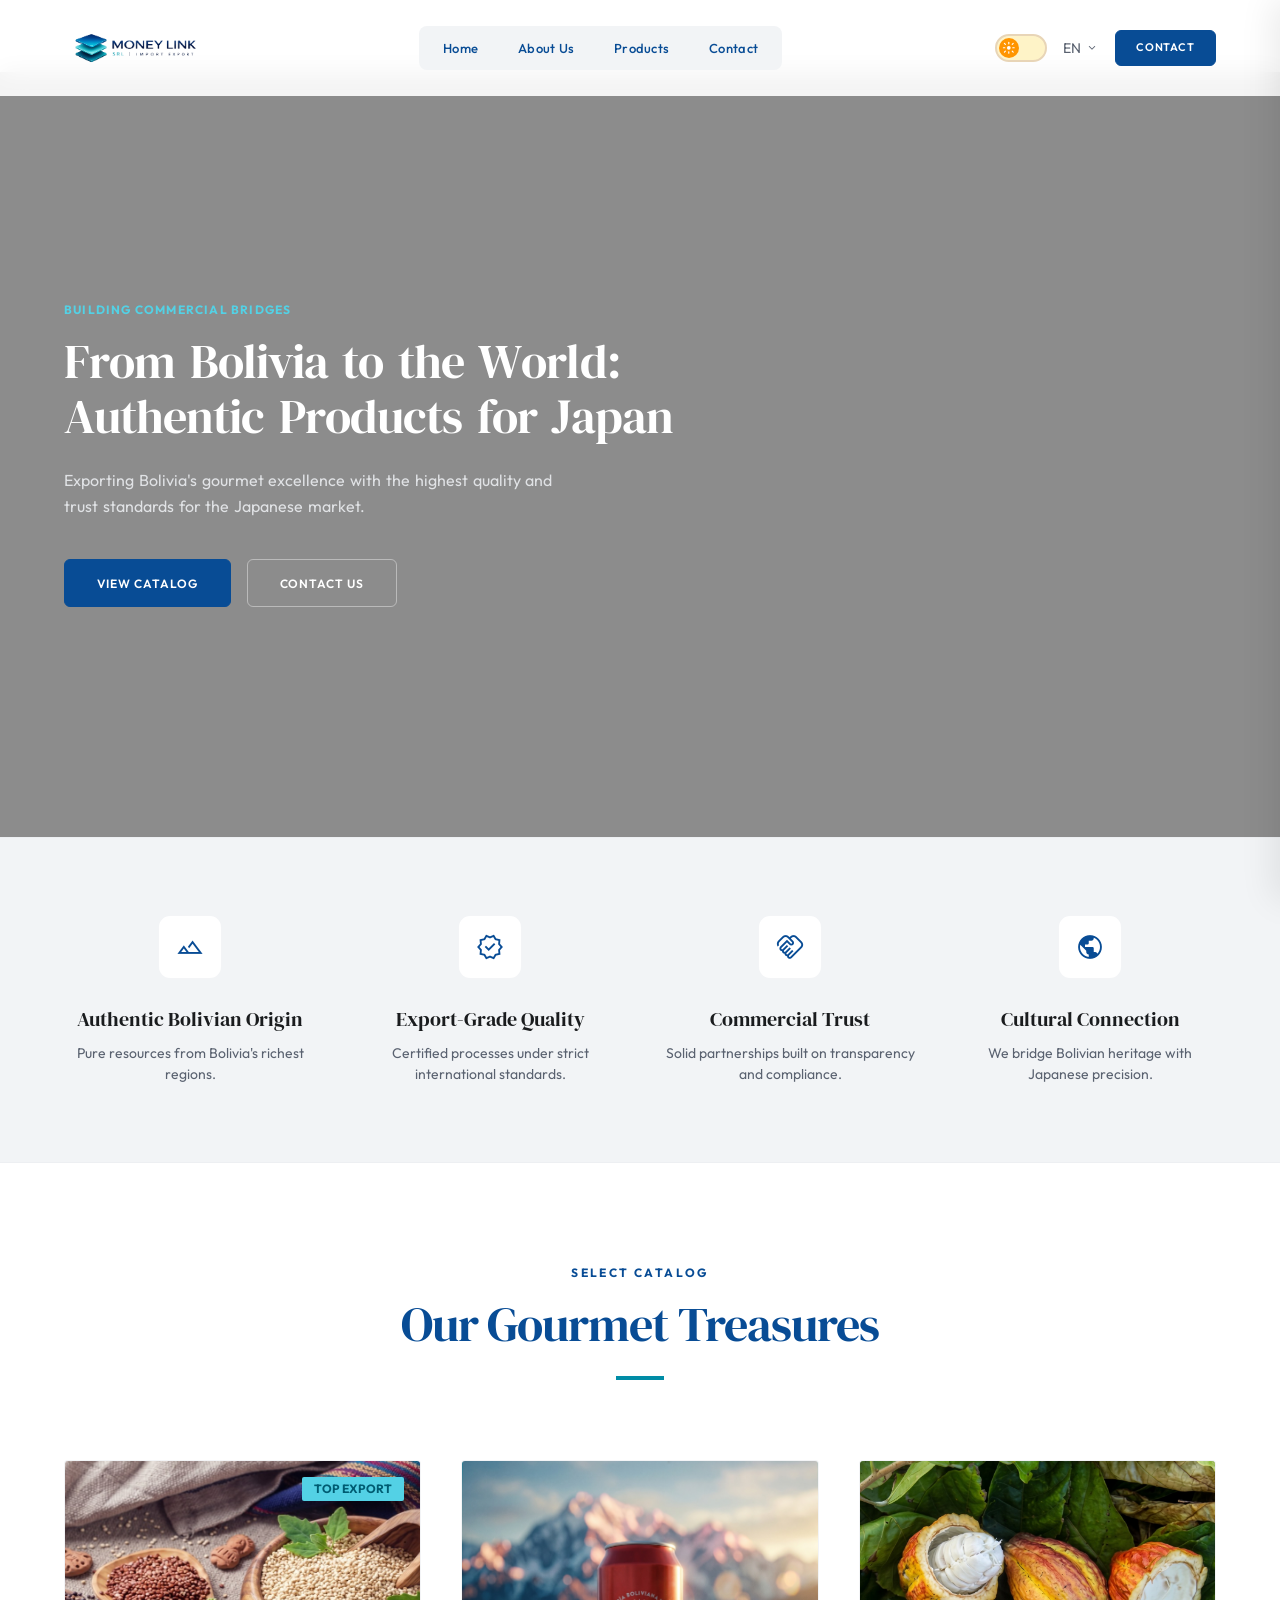
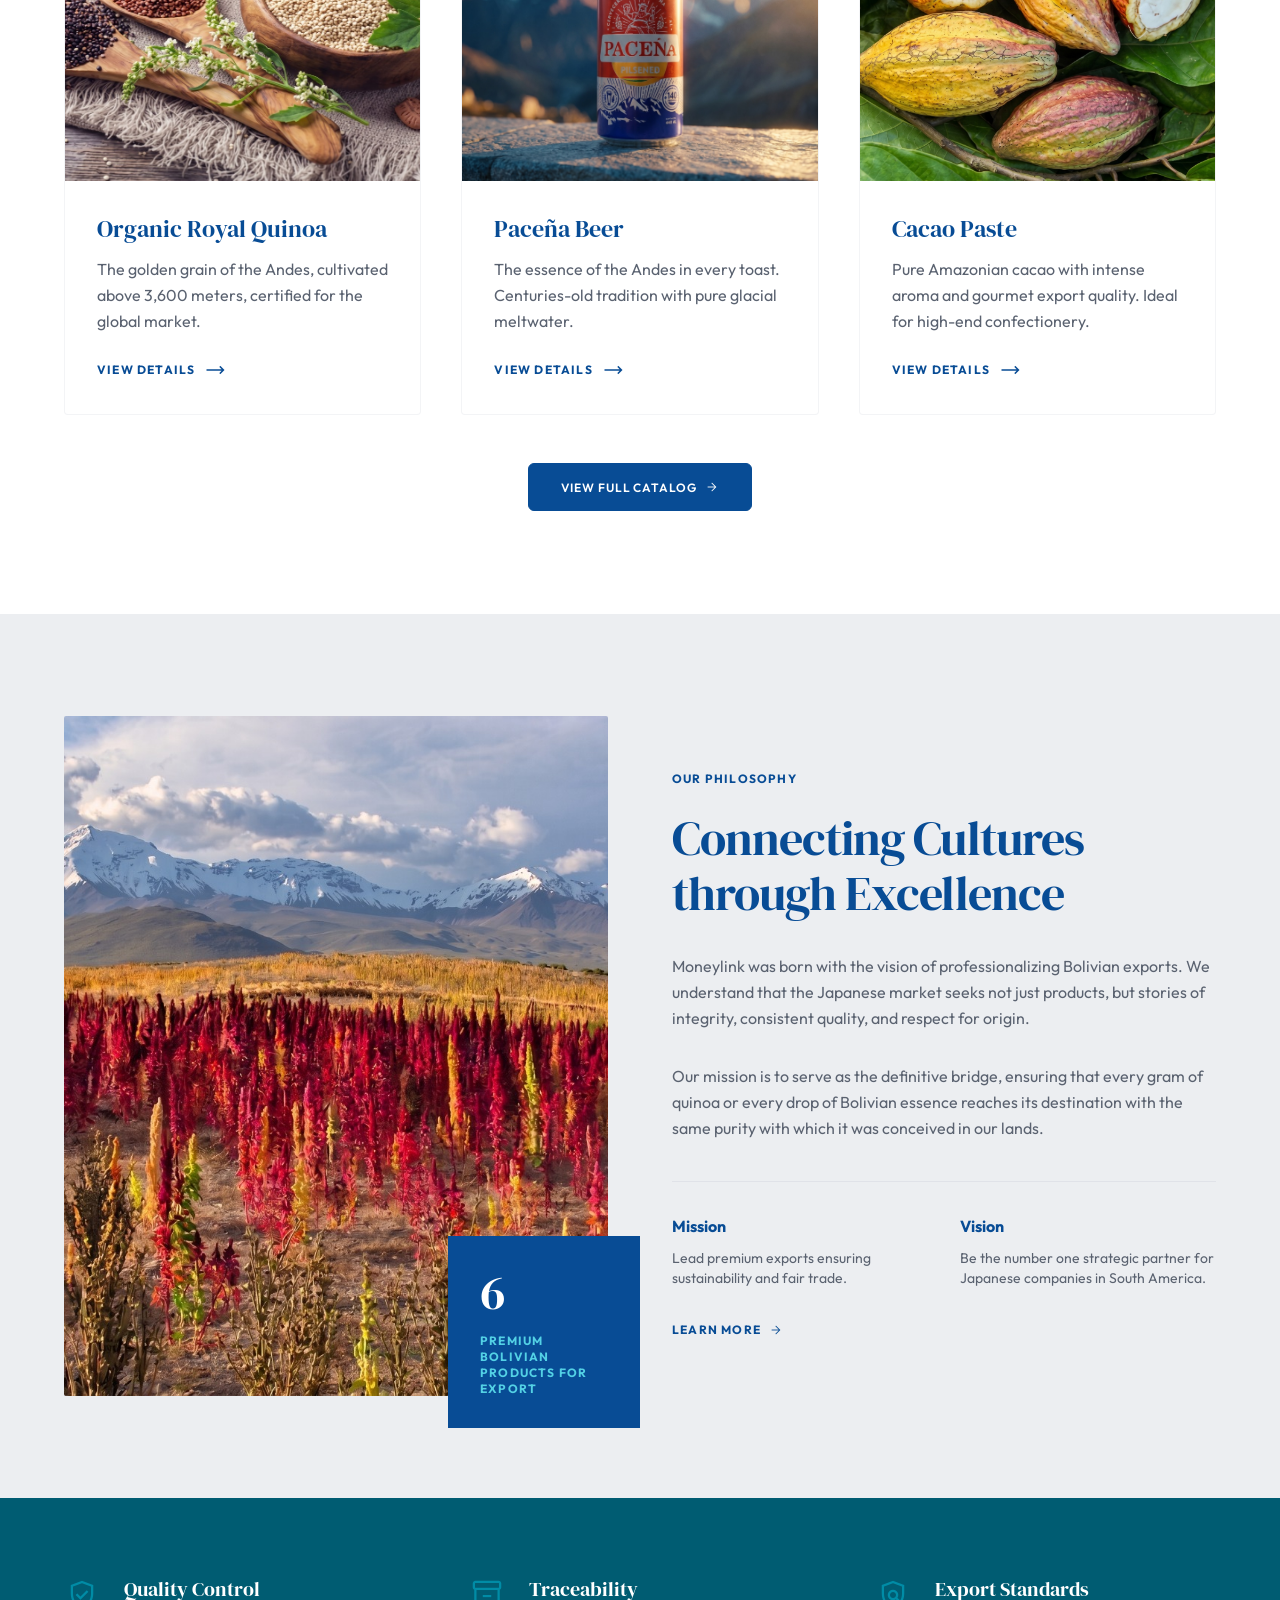
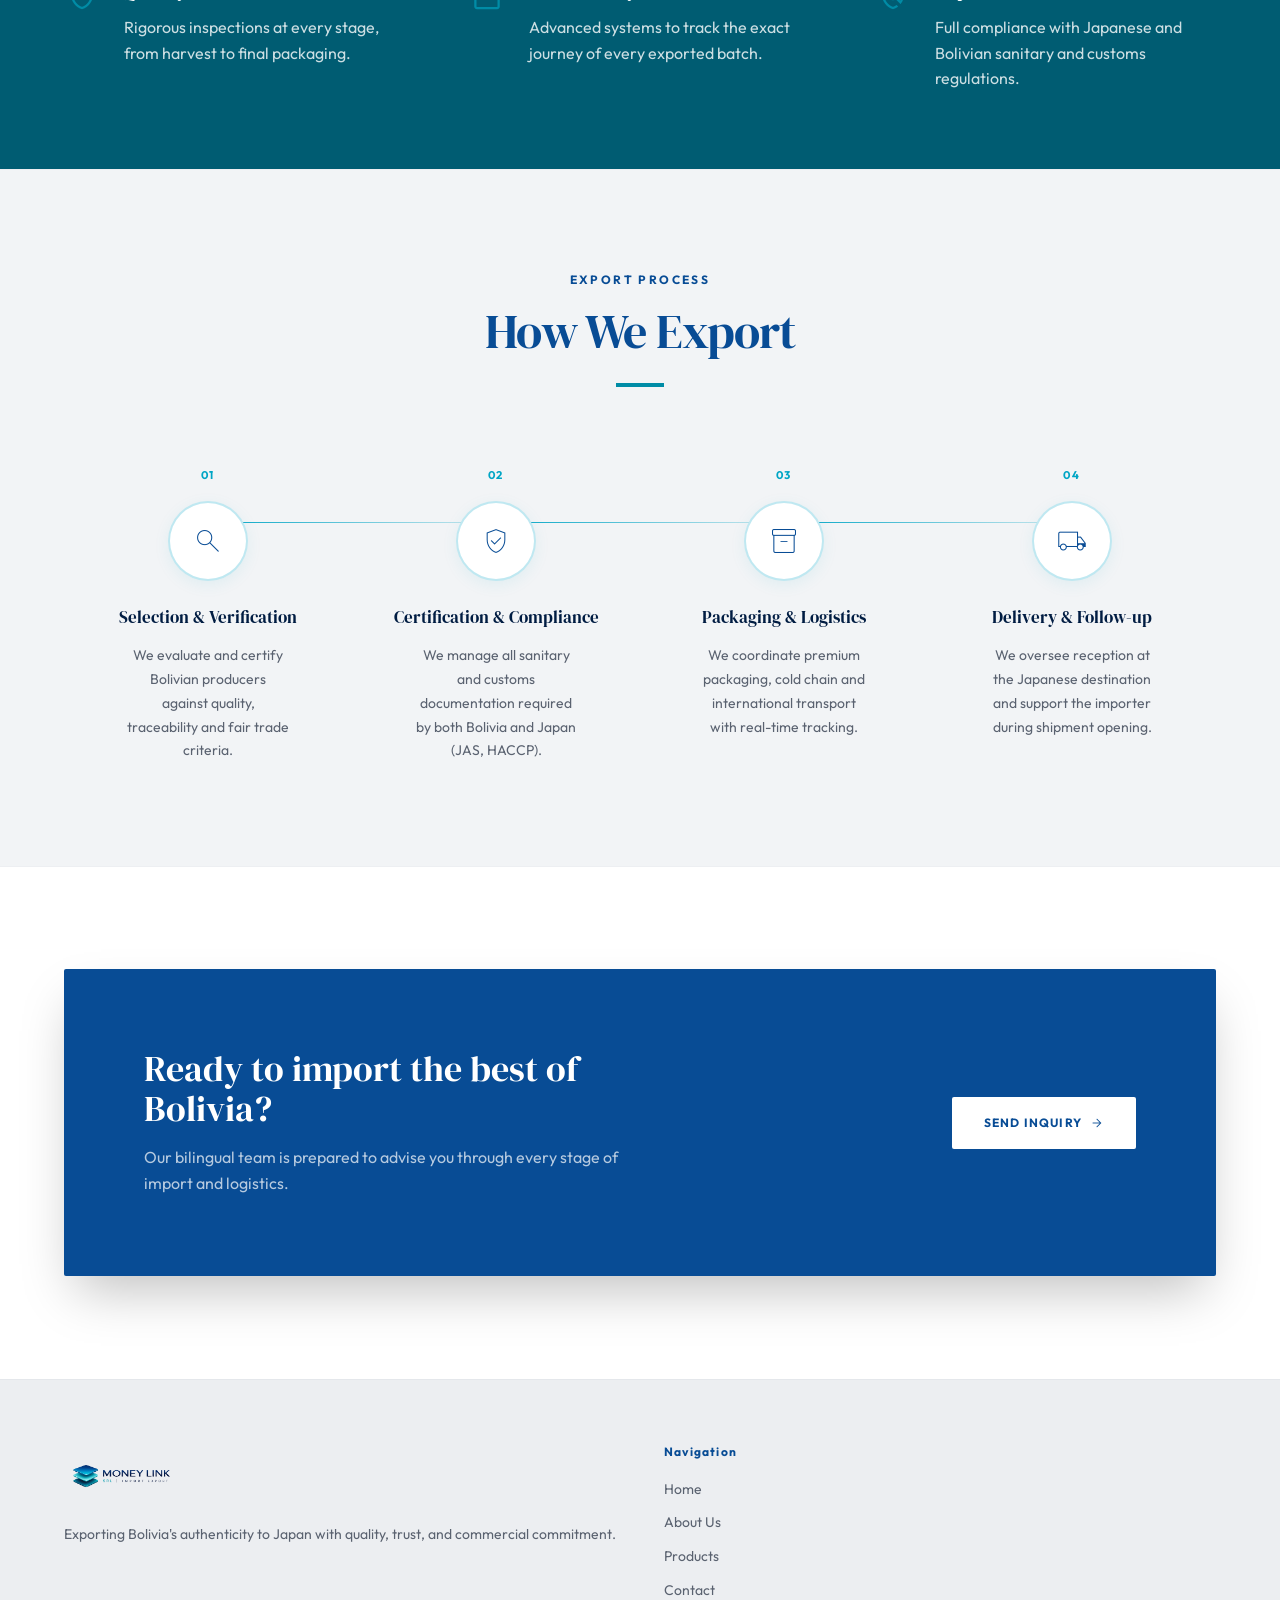
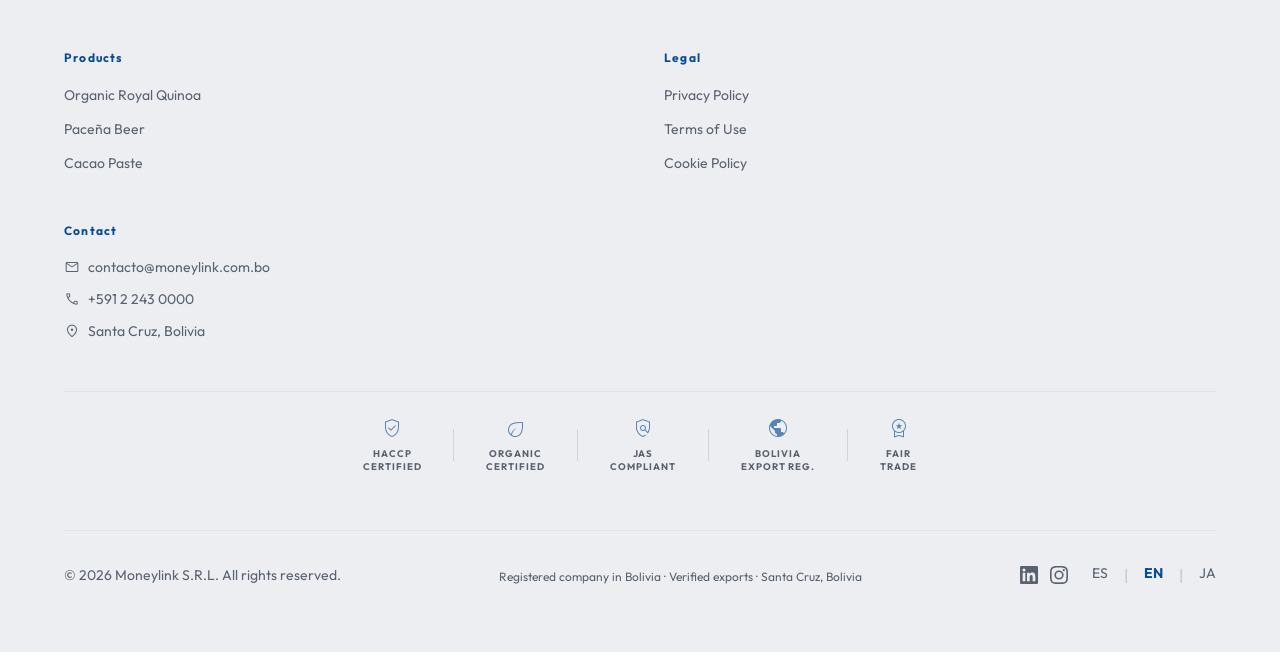
==== en/index.html @ 6d32507a "Initial release — Moneylink v1.0.0 Sitio corporativo trilingüe (ES/EN/JA) para Moneylink, empresa de" ====
﻿<!DOCTYPE html>
<html lang="en">
<head>
  <meta charset="utf-8">
  <script>((d)=>{if(localStorage.getItem("moneylink-theme")==="dark"||((!localStorage.getItem("moneylink-theme"))&&matchMedia("(prefers-color-scheme:dark)").matches))d.classList.add("dark")})(document.documentElement)</script>
  <meta name="viewport" content="width=device-width, initial-scale=1.0">
  <title>Moneylink | From Bolivia to the World — Authentic Products for Japan</title>
  <meta name="description" content="Moneylink exports authentic Bolivian products such as organic royal quinoa, Paceña beer, and cacao paste to Japan. Export-grade quality, certified origin.">
  <link rel="alternate" hreflang="es" href="../es/index.html">
  <link rel="alternate" hreflang="en" href="../en/index.html">
  <link rel="alternate" hreflang="ja" href="../ja/index.html">
<link rel="icon" type="image/png" href="../assets/img/favicon.png">  <meta name="theme-color" content="#001C42">  <meta property="og:title" content="Moneylink | From Bolivia to the World — Authentic Products for Japan">  <meta property="og:description" content="Moneylink exports authentic Bolivian products such as organic royal quinoa, Paceña beer, and cacao paste to Japan. Export-grade quality, certified origin.">  <meta property="og:type" content="website">
  <link rel="preconnect" href="https://fonts.googleapis.com">
  <link rel="preconnect" href="https://fonts.gstatic.com" crossorigin>
  <link href="https://fonts.googleapis.com/css2?family=DM+Serif+Display&family=Outfit:wght@400;500;600;700&family=Noto+Sans+JP:wght@400;500;700&family=Noto+Serif+JP:wght@600;700&family=Material+Symbols+Outlined:wght,FILL@100..700,0..1&display=swap" rel="stylesheet">
  <link rel="stylesheet" href="../assets/css/tailwind.min.css">
  <link rel="stylesheet" href="../assets/css/styles.css">
  <script type="application/ld+json">{"@context":"https://schema.org","@type":"Organization","name":"Money Link SRL","url":"https://moneylink.com.bo","logo":"https://moneylink.com.bo/assets/img/logo.png","description":"Exportacion de productos bolivianos autenticos hacia Japon","email":"info@moneylink.example","telephone":"+591-2-243-0000","address":{"@type":"PostalAddress","addressLocality":"La Paz","addressCountry":"BO"},"sameAs":["https://www.linkedin.com/company/moneylink","https://www.instagram.com/moneylink"]}</script>
</head>
<body class="font-body-md text-body-md overflow-x-hidden">

  <!-- HEADER -->
  <header data-header class="fixed top-0 w-full z-50 bg-background/90 backdrop-blur-md transition-all duration-200 left-0 right-0">
    <div class="max-w-container-max mx-auto px-4 md:px-margin-desktop py-unit flex justify-between items-center">
    <a href="index.html" class="flex items-center gap-3">
      <img src="../assets/img/logo.png" alt="Money Link SRL" class="h-20 w-auto">
    </a>
    <nav class="hidden md:flex items-center" aria-label="Main navigation">
      <ul class="pill-nav" id="pill-nav">
        <li><a href="index.html">Home</a></li>
        <li><a href="nosotros.html">About Us</a></li>
        <li><a href="productos.html">Products</a></li>
        <li><a href="contacto.html">Contact</a></li>
        <li class="pill-nav__cursor" aria-hidden="true"></li>
      </ul>
    </nav>
    <div class="flex items-center gap-4">
<button id="theme-toggle" data-theme-toggle class="theme-toggle hidden md:block" aria-label="Toggle theme" type="button"><span class="theme-toggle__knob"><svg class="theme-toggle__sun" viewBox="0 0 24 24" fill="none" xmlns="http://www.w3.org/2000/svg"><circle cx="12" cy="12" r="3.25" fill="currentColor"/><g stroke="currentColor" stroke-linecap="round" stroke-width="2"><path d="M12 2.5v2.5"/><path d="M12 19v2.5"/><path d="M4.22 4.22l1.77 1.77"/><path d="M18.01 18.01l1.77 1.77"/><path d="M2.5 12h2.5"/><path d="M19 12h2.5"/><path d="M4.22 19.78l1.77-1.77"/><path d="M18.01 5.99l1.77-1.77"/></g></svg><svg class="theme-toggle__moon" viewBox="0 0 24 24" fill="none" stroke="currentColor" stroke-width="2" stroke-linecap="round" stroke-linejoin="round" xmlns="http://www.w3.org/2000/svg"><path d="M21 12.79A9 9 0 1 1 11.21 3 7 7 0 0 0 21 12.79z"/></svg></span></button>
      <div class="relative hidden md:block">
        <button id="lang-btn" class="text-secondary hover:text-primary transition-colors cursor-pointer font-body-sm text-body-sm flex items-center gap-1" aria-expanded="false" aria-haspopup="true">
          EN <span class="material-symbols-outlined text-sm">expand_more</span>
        </button>
        <div id="lang-dropdown" class="lang-dropdown" role="menu">
          <a href="../es/index.html" role="menuitem">Español</a>
          <a href="../en/index.html" role="menuitem" aria-current="page">English</a>
          <a href="../ja/index.html" role="menuitem">日本語</a>
        </div>
      </div>
      <a href="contacto.html" class="hidden md:inline-flex btn-primary btn-primary--sm">Contact</a>
      <button id="nav-toggle" class="md:hidden text-primary p-1" aria-label="Open menu" aria-expanded="false">
        <span class="material-symbols-outlined text-2xl">menu</span>
      </button>
    </div>
    </div>
  </header>

  <!-- MOBILE NAV -->
  <div id="mobile-nav-overlay" class="mobile-nav-overlay"></div>
  <aside id="mobile-nav" class="mobile-nav" aria-label="Mobile menu">
    <div class="mobile-nav__header">
      <img src="../assets/img/logo.png" alt="Money Link SRL" class="h-16 w-auto">
      <button id="nav-close" class="text-secondary p-1" aria-label="Close menu">
        <span class="material-symbols-outlined">close</span>
      </button>
    </div>
    <div class="mobile-nav__links">
      <a href="index.html" aria-current="page"><span class="material-symbols-outlined text-lg">home</span> Home</a>
      <a href="nosotros.html"><span class="material-symbols-outlined text-lg">info</span> About Us</a>
      <a href="productos.html"><span class="material-symbols-outlined text-lg">inventory_2</span> Products</a>
      <a href="contacto.html"><span class="material-symbols-outlined text-lg">mail</span> Contact</a>
    </div>
    <div class="mobile-nav__footer">
      <div class="mobile-nav__theme-row">
        <span class="mobile-nav__theme-label">Theme</span>
        <button data-theme-toggle class="theme-toggle" aria-label="Toggle theme" type="button"><span class="theme-toggle__knob"><svg class="theme-toggle__sun" viewBox="0 0 24 24" fill="none" xmlns="http://www.w3.org/2000/svg"><circle cx="12" cy="12" r="3.25" fill="currentColor"/><g stroke="currentColor" stroke-linecap="round" stroke-width="2"><path d="M12 2.5v2.5"/><path d="M12 19v2.5"/><path d="M4.22 4.22l1.77 1.77"/><path d="M18.01 18.01l1.77 1.77"/><path d="M2.5 12h2.5"/><path d="M19 12h2.5"/><path d="M4.22 19.78l1.77-1.77"/><path d="M18.01 5.99l1.77-1.77"/></g></svg><svg class="theme-toggle__moon" viewBox="0 0 24 24" fill="none" stroke="currentColor" stroke-width="2" stroke-linecap="round" stroke-linejoin="round" xmlns="http://www.w3.org/2000/svg"><path d="M21 12.79A9 9 0 1 1 11.21 3 7 7 0 0 0 21 12.79z"/></svg></span></button>
      </div>
      <div class="mobile-nav__langs">
        <a href="../es/index.html">ES</a>
        <a href="../en/index.html" aria-current="page">EN</a>
        <a href="../ja/index.html">JA</a>
      </div>
    </div>
  </aside>

  <main class="pt-[72px]">
    <!-- HERO -->
    <section class="relative h-[85vh] min-h-[24rem] flex items-center overflow-hidden">
      <div class="absolute inset-0 z-0">
        <div class="w-full h-full bg-cover bg-center hero-bg-zoom" style="background-image: url('../assets/img/hero.png')"></div>
        <div class="absolute inset-0 bg-black/45"></div>
      </div>
      <div class="relative z-10 w-full max-w-container-max mx-auto px-4 md:px-margin-desktop text-white">
        <div class="max-w-2xl">
          <span class="font-label-caps text-label-caps text-on-primary-container mb-4 block tracking-widest" data-hero-animate="bottom" data-hero-delay="0">BUILDING COMMERCIAL BRIDGES</span>
          <h1 class="font-headline-xl text-headline-lg-mobile md:text-headline-xl mb-6 leading-tight" data-hero-stagger="char" data-hero-delay="0.2">From Bolivia to the World: Authentic Products for Japan</h1>
          <p class="font-body-md text-body-md mb-10 text-surface-container-highest max-w-lg" data-hero-stagger="word" data-hero-delay="0.8">Exporting Bolivia's gourmet excellence with the highest quality and trust standards for the Japanese market.</p>
          <div class="flex flex-col sm:flex-row gap-4" data-hero-animate="bottom" data-hero-delay="1.4">
            <a href="productos.html" class="btn-primary">View Catalog</a>
            <a href="contacto.html" class="btn-ghost-inverted">Contact Us</a>
          </div>
        </div>
      </div>
    </section>

    <!-- VALUE PROPS -->
    <section class="py-16 md:py-[clamp(3rem,6vw,6rem)] bg-surface-container-low border-y border-outline-variant/10">
      <div class="max-w-container-max mx-auto px-4 md:px-margin-desktop">
        <div class="grid grid-cols-1 sm:grid-cols-2 md:grid-cols-4 gap-8 md:gap-12">
          <div class="flex flex-col items-center text-center group" data-reveal style="--reveal-index: 0">
            <div class="w-16 h-16 rounded-full bg-white flex items-center justify-center mb-6 border border-outline-variant/20 group-hover:scale-110 transition-transform">
              <span class="material-symbols-outlined text-primary text-3xl">landscape</span>
            </div>
            <h3 class="font-headline-lg text-[20px] mb-2">Authentic Bolivian Origin</h3>
            <p class="font-body-sm text-body-sm text-secondary">Pure resources from Bolivia's richest regions.</p>
          </div>
          <div class="flex flex-col items-center text-center group" data-reveal style="--reveal-index: 1">
            <div class="w-16 h-16 rounded-full bg-white flex items-center justify-center mb-6 border border-outline-variant/20 group-hover:scale-110 transition-transform">
              <span class="material-symbols-outlined text-primary text-3xl">verified</span>
            </div>
            <h3 class="font-headline-lg text-[20px] mb-2">Export-Grade Quality</h3>
            <p class="font-body-sm text-body-sm text-secondary">Certified processes under strict international standards.</p>
          </div>
          <div class="flex flex-col items-center text-center group" data-reveal style="--reveal-index: 2">
            <div class="w-16 h-16 rounded-full bg-white flex items-center justify-center mb-6 border border-outline-variant/20 group-hover:scale-110 transition-transform">
              <span class="material-symbols-outlined text-primary text-3xl">handshake</span>
            </div>
            <h3 class="font-headline-lg text-[20px] mb-2">Commercial Trust</h3>
            <p class="font-body-sm text-body-sm text-secondary">Solid partnerships built on transparency and compliance.</p>
          </div>
          <div class="flex flex-col items-center text-center group" data-reveal style="--reveal-index: 3">
            <div class="w-16 h-16 rounded-full bg-white flex items-center justify-center mb-6 border border-outline-variant/20 group-hover:scale-110 transition-transform">
              <span class="material-symbols-outlined text-primary text-3xl">public</span>
            </div>
            <h3 class="font-headline-lg text-[20px] mb-2">Cultural Connection</h3>
            <p class="font-body-sm text-body-sm text-secondary">We bridge Bolivian heritage with Japanese precision.</p>
          </div>
        </div>
      </div>
    </section>

    <!-- FEATURED PRODUCTS -->
    <section class="py-20 md:py-[clamp(4rem,8vw,8rem)]">
      <div class="max-w-container-max mx-auto px-4 md:px-margin-desktop">
        <div class="flex flex-col items-center mb-16 md:mb-20 text-center" data-reveal>
          <span class="font-label-caps text-label-caps text-primary mb-4 block tracking-[0.2em]">SELECT CATALOG</span>
          <h2 class="font-headline-xl text-headline-lg-mobile md:text-headline-xl text-primary">Our Gourmet Treasures</h2>
          <div class="w-12 h-1 bg-primary-container mt-6"></div>
        </div>
        <div class="grid grid-cols-1 md:grid-cols-3 gap-8 md:gap-10">
          <!-- Quinua -->
          <a href="productos/quinua-real.html" class="bg-white border border-outline-variant/20 group hover:border-primary/30 transition-all duration-500 rounded-lg overflow-hidden block" data-reveal="product" style="--reveal-index: 0">
            <div class="h-[clamp(14rem,25vw,20rem)] overflow-hidden relative">
              <img alt="Organic Royal Quinoa — golden grain of the Andes" class="w-full h-full object-cover group-hover:scale-105 transition-transform duration-700" src="../assets/img/products/quinua/variedades.jpg" loading="lazy" width="400" height="320">
              <div class="absolute top-4 right-4 bg-tertiary-fixed text-on-tertiary-fixed-variant px-3 py-1 text-xs font-bold rounded badge-featured">TOP EXPORT</div>
            </div>
            <div class="p-6 md:p-8">
              <h3 class="font-headline-lg text-2xl text-primary mb-3">Organic Royal Quinoa</h3>
              <p class="font-body-md text-body-md text-secondary mb-6">The golden grain of the Andes, cultivated above 3,600 meters, certified for the global market.</p>
              <span class="text-primary font-label-caps text-label-caps flex items-center gap-2 group-hover:gap-4 transition-all">
                VIEW DETAILS <span class="material-symbols-outlined">trending_flat</span>
              </span>
            </div>
          </a>
          <!-- Cerveza Paceña -->
          <a href="productos/cerveza-pacena.html" class="bg-white border border-outline-variant/20 group hover:border-primary/30 transition-all duration-500 rounded-lg overflow-hidden block" data-reveal="product" style="--reveal-index: 1">
            <div class="h-[clamp(14rem,25vw,20rem)] overflow-hidden relative">
              <img alt="Paceña Beer — Bolivian brewing tradition" class="w-full h-full object-cover group-hover:scale-105 transition-transform duration-700" src="../assets/img/products/pacena/lata-andes-sunset.jpg" loading="lazy" width="400" height="320">
            </div>
            <div class="p-6 md:p-8">
              <h3 class="font-headline-lg text-2xl text-primary mb-3">Paceña Beer</h3>
              <p class="font-body-md text-body-md text-secondary mb-6">The essence of the Andes in every toast. Centuries-old tradition with pure glacial meltwater.</p>
              <span class="text-primary font-label-caps text-label-caps flex items-center gap-2 group-hover:gap-4 transition-all">
                VIEW DETAILS <span class="material-symbols-outlined">trending_flat</span>
              </span>
            </div>
          </a>
          <!-- Cacao en Pasta -->
          <a href="productos/cacao-pasta.html" class="bg-white border border-outline-variant/20 group hover:border-primary/30 transition-all duration-500 rounded-lg overflow-hidden block" data-reveal="product" style="--reveal-index: 2">
            <div class="h-[clamp(14rem,25vw,20rem)] overflow-hidden relative">
              <img alt="Cacao Paste — pure Amazonian cacao" class="w-full h-full object-cover group-hover:scale-105 transition-transform duration-700" src="../assets/img/products/cacao/vainas-hojas.jpg" loading="lazy" width="400" height="320">
            </div>
            <div class="p-6 md:p-8">
              <h3 class="font-headline-lg text-2xl text-primary mb-3">Cacao Paste</h3>
              <p class="font-body-md text-body-md text-secondary mb-6">Pure Amazonian cacao with intense aroma and gourmet export quality. Ideal for high-end confectionery.</p>
              <span class="text-primary font-label-caps text-label-caps flex items-center gap-2 group-hover:gap-4 transition-all">
                VIEW DETAILS <span class="material-symbols-outlined">trending_flat</span>
              </span>
            </div>
          </a>
        </div>
        <div class="text-center mt-12" data-reveal>
          <a href="productos.html" class="btn-primary">
            VIEW FULL CATALOG <span class="material-symbols-outlined text-sm">arrow_forward</span>
          </a>
        </div>
      </div>
    </section>

    <!-- ABOUT US -->
    <section class="py-20 md:py-[clamp(4rem,8vw,8rem)] bg-surface-container overflow-hidden">
      <div class="max-w-container-max mx-auto px-4 md:px-margin-desktop">
        <div class="flex flex-col md:flex-row gap-12 md:gap-[clamp(2rem,5vw,6rem)] items-center">
          <div class="w-full md:w-1/2 relative" data-reveal="slide-left">
            <div class="aspect-[4/5] rounded overflow-hidden">
              <img alt="Moneylink export logistics" class="w-full h-full object-cover" src="../assets/img/products/quinua/campos-andes.jpg" loading="lazy" width="600" height="750">
            </div>
            <div class="absolute -bottom-8 -right-8 w-[clamp(10rem,15vw,16rem)] h-[clamp(10rem,15vw,16rem)] bg-primary p-6 md:p-8 hidden md:block">
              <span class="text-white font-headline-xl text-4xl md:text-5xl">6</span>
              <p class="text-on-primary-container font-label-caps text-[10px] md:text-label-caps mt-4">PREMIUM BOLIVIAN PRODUCTS FOR EXPORT</p>
            </div>
          </div>
          <div class="w-full md:w-1/2">
            <span class="font-label-caps text-label-caps text-primary tracking-widest mb-6 block">OUR PHILOSOPHY</span>
            <h2 class="font-headline-xl text-headline-lg-mobile md:text-headline-xl text-primary mb-8 leading-tight">Connecting Cultures through Excellence</h2>
            <p class="font-body-md text-body-md text-secondary mb-8 leading-relaxed">
              Moneylink was born with the vision of professionalizing Bolivian exports. We understand that the Japanese market seeks not just products, but stories of integrity, consistent quality, and respect for origin.
            </p>
            <p class="font-body-md text-body-md text-secondary mb-10 leading-relaxed">
              Our mission is to serve as the definitive bridge, ensuring that every gram of quinoa or every drop of Bolivian essence reaches its destination with the same purity with which it was conceived in our lands.
            </p>
            <div class="grid grid-cols-2 gap-8 pt-8 border-t border-outline-variant/30">
              <div>
                <h4 class="font-bold text-primary">Mission</h4>
                <p class="text-sm text-secondary mt-2">Lead premium exports ensuring sustainability and fair trade.</p>
              </div>
              <div>
                <h4 class="font-bold text-primary">Vision</h4>
                <p class="text-sm text-secondary mt-2">Be the number one strategic partner for Japanese companies in South America.</p>
              </div>
            </div>
            <a href="nosotros.html" class="inline-flex items-center gap-2 mt-8 text-primary font-label-caps text-label-caps hover:gap-4 transition-all">
              LEARN MORE <span class="material-symbols-outlined text-sm">arrow_forward</span>
            </a>
          </div>
        </div>
      </div>
    </section>

    <!-- QUALITY & TRUST -->
    <section class="py-16 md:py-[clamp(3rem,6vw,6rem)] bg-tertiary-container text-white">
      <div class="max-w-container-max mx-auto px-4 md:px-margin-desktop">
        <div class="grid grid-cols-1 md:grid-cols-3 gap-12 md:gap-16">
          <div class="flex gap-6">
            <span class="material-symbols-outlined text-tertiary-fixed-dim text-4xl shrink-0">verified_user</span>
            <div>
              <h4 class="font-headline-lg text-xl mb-3">Quality Control</h4>
              <p class="font-body-sm opacity-80">Rigorous inspections at every stage, from harvest to final packaging.</p>
            </div>
          </div>
          <div class="flex gap-6">
            <span class="material-symbols-outlined text-tertiary-fixed-dim text-4xl shrink-0">inventory_2</span>
            <div>
              <h4 class="font-headline-lg text-xl mb-3">Traceability</h4>
              <p class="font-body-sm opacity-80">Advanced systems to track the exact journey of every exported batch.</p>
            </div>
          </div>
          <div class="flex gap-6">
            <span class="material-symbols-outlined text-tertiary-fixed-dim text-4xl shrink-0">policy</span>
            <div>
              <h4 class="font-headline-lg text-xl mb-3">Export Standards</h4>
              <p class="font-body-sm opacity-80">Full compliance with Japanese and Bolivian sanitary and customs regulations.</p>
            </div>
          </div>
        </div>
      </div>
    </section>

    <!-- EXPORT PROCESS -->
    <section class="py-20 md:py-[clamp(4rem,8vw,8rem)] bg-surface-container-low border-y border-outline-variant/10">
      <div class="max-w-container-max mx-auto px-4 md:px-margin-desktop">
        <div class="flex flex-col items-center mb-16 md:mb-20 text-center" data-reveal="blur">
          <span class="font-label-caps text-label-caps text-primary mb-4 block tracking-[0.2em]">EXPORT PROCESS</span>
          <h2 class="font-headline-xl text-headline-lg-mobile md:text-headline-xl text-primary">How We Export</h2>
          <div class="w-12 h-1 bg-primary-container mt-6"></div>
        </div>
        <div class="export-process" data-reveal-stagger>
          <div class="export-step" data-reveal style="--reveal-index: 0">
            <div class="export-step__number">01</div>
            <div class="export-step__icon-wrap">
              <span class="material-symbols-outlined">search</span>
            </div>
            <div class="export-step__connector" aria-hidden="true"></div>
            <h3 class="export-step__title">Selection &amp; Verification</h3>
            <p class="export-step__desc">We evaluate and certify Bolivian producers against quality, traceability and fair trade criteria.</p>
          </div>
          <div class="export-step" data-reveal style="--reveal-index: 1">
            <div class="export-step__number">02</div>
            <div class="export-step__icon-wrap">
              <span class="material-symbols-outlined">verified_user</span>
            </div>
            <div class="export-step__connector" aria-hidden="true"></div>
            <h3 class="export-step__title">Certification &amp; Compliance</h3>
            <p class="export-step__desc">We manage all sanitary and customs documentation required by both Bolivia and Japan (JAS, HACCP).</p>
          </div>
          <div class="export-step" data-reveal style="--reveal-index: 2">
            <div class="export-step__number">03</div>
            <div class="export-step__icon-wrap">
              <span class="material-symbols-outlined">inventory_2</span>
            </div>
            <div class="export-step__connector" aria-hidden="true"></div>
            <h3 class="export-step__title">Packaging &amp; Logistics</h3>
            <p class="export-step__desc">We coordinate premium packaging, cold chain and international transport with real-time tracking.</p>
          </div>
          <div class="export-step export-step--last" data-reveal style="--reveal-index: 3">
            <div class="export-step__number">04</div>
            <div class="export-step__icon-wrap">
              <span class="material-symbols-outlined">local_shipping</span>
            </div>
            <h3 class="export-step__title">Delivery &amp; Follow-up</h3>
            <p class="export-step__desc">We oversee reception at the Japanese destination and support the importer during shipment opening.</p>
          </div>
        </div>
      </div>
    </section>

    <!-- CONTACT CTA -->
    <section class="py-20 md:py-[clamp(4rem,8vw,8rem)]">
      <div class="max-w-container-max mx-auto px-4 md:px-margin-desktop">
        <div class="bg-primary p-8 md:p-20 rounded shadow-2xl text-center md:text-left md:flex md:items-center md:justify-between gap-12">
          <div class="text-white mb-8 md:mb-0 md:max-w-lg">
            <h2 class="font-headline-xl text-headline-lg-mobile md:text-4xl mb-4">Ready to import the best of Bolivia?</h2>
            <p class="opacity-70">Our bilingual team is prepared to advise you through every stage of import and logistics.</p>
          </div>
          <a href="contacto.html" class="inline-flex items-center gap-2 bg-white text-primary px-8 py-4 rounded font-label-caps text-label-caps hover:bg-primary-fixed transition-colors">
            SEND INQUIRY <span class="material-symbols-outlined text-sm">arrow_forward</span>
          </a>
        </div>
      </div>
    </section>
  </main>

  <!-- FOOTER -->
  <footer class="bg-surface-container border-t border-outline-variant/20">
    <div class="max-w-container-max mx-auto px-4 md:px-margin-desktop py-12 md:py-16">
      <div class="grid grid-cols-1 sm:grid-cols-2 md:grid-cols-5 gap-8 md:gap-12 mb-12">
        <div class="md:col-span-1">
          <img src="../assets/img/logo.png" alt="Money Link SRL" class="h-16 w-auto mb-4">
          <p class="font-body-sm text-body-sm text-secondary">Exporting Bolivia's authenticity to Japan with quality, trust, and commercial commitment.</p>
        </div>
        <div>
          <h4 class="font-label-caps text-label-caps text-primary mb-4">Navigation</h4>
          <ul class="space-y-2">
            <li><a href="index.html" class="text-secondary hover:text-primary text-sm transition-colors">Home</a></li>
            <li><a href="nosotros.html" class="text-secondary hover:text-primary text-sm transition-colors">About Us</a></li>
            <li><a href="productos.html" class="text-secondary hover:text-primary text-sm transition-colors">Products</a></li>
            <li><a href="contacto.html" class="text-secondary hover:text-primary text-sm transition-colors">Contact</a></li>
          </ul>
        </div>
        <div>
          <h4 class="font-label-caps text-label-caps text-primary mb-4">Products</h4>
          <ul class="space-y-2">
            <li><a href="productos/quinua-real.html" class="text-secondary hover:text-primary text-sm transition-colors">Organic Royal Quinoa</a></li>
            <li><a href="productos/cerveza-pacena.html" class="text-secondary hover:text-primary text-sm transition-colors">Paceña Beer</a></li>
            <li><a href="productos/cacao-pasta.html" class="text-secondary hover:text-primary text-sm transition-colors">Cacao Paste</a></li>
          </ul>
        </div>
        <div>
          <h4 class="font-label-caps text-label-caps text-primary mb-4">Legal</h4>
          <ul class="space-y-2">
            <li><a href="#" class="footer-legal-link">Privacy Policy</a></li>
            <li><a href="#" class="footer-legal-link">Terms of Use</a></li>
            <li><a href="#" class="footer-legal-link">Cookie Policy</a></li>
          </ul>
        </div>
        <div>
          <h4 class="font-label-caps text-label-caps text-primary mb-4">Contact</h4>
          <ul class="space-y-2">
            <li class="flex items-center gap-2 text-secondary text-sm"><span class="material-symbols-outlined text-base">mail</span> contacto@moneylink.com.bo</li>
            <li class="flex items-center gap-2 text-secondary text-sm"><span class="material-symbols-outlined text-base">call</span> +591 2 243 0000</li>
            <li class="flex items-center gap-2 text-secondary text-sm"><span class="material-symbols-outlined text-base">location_on</span> Santa Cruz, Bolivia</li>
          </ul>
        </div>
      </div>
      <div class="cert-strip">
            <div class="cert-badge">
              <span class="material-symbols-outlined cert-badge__icon">verified_user</span>
              <span class="cert-badge__label">HACCP<br>Certified</span>
            </div>
            <div class="cert-divider" aria-hidden="true"></div>
            <div class="cert-badge">
              <span class="material-symbols-outlined cert-badge__icon">eco</span>
              <span class="cert-badge__label">Organic<br>Certified</span>
            </div>
            <div class="cert-divider" aria-hidden="true"></div>
            <div class="cert-badge">
              <span class="material-symbols-outlined cert-badge__icon">policy</span>
              <span class="cert-badge__label">JAS<br>Compliant</span>
            </div>
            <div class="cert-divider" aria-hidden="true"></div>
            <div class="cert-badge">
              <span class="material-symbols-outlined cert-badge__icon">public</span>
              <span class="cert-badge__label">Bolivia<br>Export Reg.</span>
            </div>
            <div class="cert-divider" aria-hidden="true"></div>
            <div class="cert-badge">
              <span class="material-symbols-outlined cert-badge__icon">workspace_premium</span>
              <span class="cert-badge__label">Fair<br>Trade</span>
            </div>
          </div>
          <div class="border-t border-outline-variant/30 pt-8 flex flex-col md:flex-row justify-between items-center gap-4">
        <p class="font-body-sm text-body-sm text-secondary">&copy; <span data-year></span> Moneylink S.R.L. All rights reserved.</p>
        <p class="text-xs text-secondary opacity-60 mt-1">Registered company in Bolivia &middot; Verified exports &middot; Santa Cruz, Bolivia</p>
        <div class="flex items-center gap-6">
          <!-- Social Media -->
          <div class="flex items-center gap-3">
            <a href="#" aria-label="LinkedIn (próximamente)" aria-disabled="true" tabindex="-1" class="text-secondary opacity-40 cursor-not-allowed pointer-events-none">
              <svg xmlns="http://www.w3.org/2000/svg" width="18" height="18" viewBox="0 0 24 24" fill="currentColor" aria-hidden="true"><path d="M20.447 20.452h-3.554v-5.569c0-1.328-.027-3.037-1.852-3.037-1.853 0-2.136 1.445-2.136 2.939v5.667H9.351V9h3.414v1.561h.046c.477-.9 1.637-1.85 3.37-1.85 3.601 0 4.267 2.37 4.267 5.455v6.286zM5.337 7.433a2.062 2.062 0 01-2.063-2.065 2.064 2.064 0 112.063 2.065zm1.782 13.019H3.555V9h3.564v11.452zM22.225 0H1.771C.792 0 0 .774 0 1.729v20.542C0 23.227.792 24 1.771 24h20.451C23.2 24 24 23.227 24 22.271V1.729C24 .774 23.2 0 22.222 0h.003z"/></svg>
            </a>
            <a href="#" aria-label="Instagram (próximamente)" aria-disabled="true" tabindex="-1" class="text-secondary opacity-40 cursor-not-allowed pointer-events-none">
              <svg xmlns="http://www.w3.org/2000/svg" width="18" height="18" viewBox="0 0 24 24" fill="currentColor" aria-hidden="true"><path d="M12 2.163c3.204 0 3.584.012 4.85.07 3.252.148 4.771 1.691 4.919 4.919.058 1.265.069 1.645.069 4.849 0 3.205-.012 3.584-.069 4.849-.149 3.225-1.664 4.771-4.919 4.919-1.266.058-1.644.07-4.85.07-3.204 0-3.584-.012-4.849-.07-3.26-.149-4.771-1.699-4.919-4.92-.058-1.265-.07-1.644-.07-4.849 0-3.204.013-3.583.07-4.849.149-3.227 1.664-4.771 4.919-4.919 1.266-.057 1.645-.069 4.849-.069zm0-2.163c-3.259 0-3.667.014-4.947.072-4.358.2-6.78 2.618-6.98 6.98-.059 1.281-.073 1.689-.073 4.948 0 3.259.014 3.668.072 4.948.2 4.358 2.618 6.78 6.98 6.98 1.281.058 1.689.072 4.948.072 3.259 0 3.668-.014 4.948-.072 4.354-.2 6.782-2.618 6.979-6.98.059-1.28.073-1.689.073-4.948 0-3.259-.014-3.667-.072-4.947-.196-4.354-2.617-6.78-6.979-6.98-1.281-.059-1.69-.073-4.949-.073zm0 5.838a6.162 6.162 0 100 12.324 6.162 6.162 0 000-12.324zM12 16a4 4 0 110-8 4 4 0 010 8zm6.406-11.845a1.44 1.44 0 100 2.881 1.44 1.44 0 000-2.881z"/></svg>
            </a>
          </div>
        <div class="flex gap-4">
          <a href="../es/index.html" class="text-secondary hover:text-primary text-sm transition-colors">ES</a>
          <span class="text-outline-variant">|</span>
          <a href="../en/index.html" class="text-primary font-bold text-sm" aria-current="page">EN</a>
          <span class="text-outline-variant">|</span>
          <a href="../ja/index.html" class="text-secondary hover:text-primary text-sm transition-colors">JA</a>
        </div>
        </div>
      </div>
    </div>
  </footer>

  <script src="../assets/js/main.js"></script>
</body>
</html>
---- assets/css/styles.css ----
﻿/* === MONEYLINK — Shared Styles === */

:root {
  --ml-navy: #001C42;
  --ml-royal-blue: #084C95;
  --ml-turquoise: #00A5C5;
  --ml-aqua-light: #53D1E5;
  --ml-teal-deep: #005C72;
  --ml-turquoise-mid: #008CA6;
  --ml-white: #FFFFFF;
  --ml-gradient-brand: linear-gradient(135deg, var(--ml-teal-deep) 0%, var(--ml-turquoise-mid) 35%, var(--ml-turquoise) 65%, var(--ml-aqua-light) 100%);
  --ml-gradient-corporate: linear-gradient(135deg, var(--ml-navy) 0%, var(--ml-royal-blue) 100%);
}

body {
  background-color: #FFFFFF;
  color: #1a1c1e;
  scroll-behavior: smooth;
}

/* === Hero Motion System (inspired by motion/react patterns) === */
@keyframes heroFromBottom {
  from { opacity: 0; transform: translateY(100%); }
  to   { opacity: 1; transform: translateY(0); }
}

@keyframes heroFromLeft {
  from { opacity: 0; transform: translateX(-100%); }
  to   { opacity: 1; transform: translateX(0); }
}

@keyframes heroFromRight {
  from { opacity: 0; transform: translateX(100%); }
  to   { opacity: 1; transform: translateX(0); }
}

@keyframes heroFromTop {
  from { opacity: 0; transform: translateY(-100%); }
  to   { opacity: 1; transform: translateY(0); }
}

@keyframes heroFadeScale {
  from { opacity: 0; transform: scale(1.06); }
  to   { opacity: 1; transform: scale(1); }
}

@keyframes heroPanLeft {
  from { opacity: 0; transform: translateX(-8%) scale(1.05); }
  to   { opacity: 1; transform: translateX(0) scale(1); }
}

@keyframes heroFadeUp {
  from { opacity: 0; transform: translateY(2rem); }
  to   { opacity: 1; transform: translateY(0); }
}

/* Container-level animations */
[data-hero-animate] {
  opacity: 0;
}

[data-hero-animate="bottom"] { animation: heroFadeUp 0.6s cubic-bezier(0.25, 0.1, 0.25, 1) both; }
[data-hero-animate="left"]   { animation: heroFadeUp 0.6s cubic-bezier(0.25, 0.1, 0.25, 1) both; transform: translateX(-3rem); }
[data-hero-animate="right"]  { animation: heroFadeUp 0.6s cubic-bezier(0.25, 0.1, 0.25, 1) both; }
[data-hero-animate="scale"]  { animation: heroFadeScale 1.2s cubic-bezier(0.25, 0.1, 0.25, 1) both; }

/* Character/word stagger spans */
[data-hero-stagger] {
  overflow: hidden;
}

[data-hero-stagger] .hero-char,
[data-hero-stagger] .hero-word {
  display: inline-block;
  opacity: 0;
  transform: translateY(100%);
  animation: heroFromBottom 0.5s cubic-bezier(0.25, 0.1, 0.25, 1) both;
}

[data-hero-stagger] .hero-word-space {
  display: inline-block;
  width: 0.3em;
}

/* Background pan from left to right */
.hero-bg-zoom {
  animation: heroPanLeft 1.6s cubic-bezier(0.25, 0.1, 0.25, 1) both;
}

/* === Cinematic Hero Effects === */
@keyframes auroraBreathe {
  0%   { transform: translate(-50%, -50%) scale(1); opacity: 0.5; }
  100% { transform: translate(-50%, -50%) scale(1.15); opacity: 0.8; }
}

@keyframes gridFadeIn {
  from { opacity: 0; }
  to   { opacity: 1; }
}

.hero-aurora {
  position: absolute;
  left: 50%;
  top: 50%;
  width: 80vw;
  height: 60vh;
  border-radius: 50%;
  background: radial-gradient(
    circle at 50% 50%,
    rgba(0, 165, 197, 0.12) 0%,
    rgba(8, 76, 149, 0.08) 40%,
    transparent 70%
  );
  filter: blur(80px);
  animation: auroraBreathe 8s ease-in-out infinite alternate;
  pointer-events: none;
  z-index: 1;
}

.hero-grid-pattern {
  position: absolute;
  inset: 0;
  background-size: 60px 60px;
  background-image:
    linear-gradient(to right, rgba(255,255,255,0.04) 1px, transparent 1px),
    linear-gradient(to bottom, rgba(255,255,255,0.04) 1px, transparent 1px);
  mask-image: linear-gradient(to bottom, transparent 5%, rgba(0,0,0,0.6) 30%, rgba(0,0,0,0.6) 70%, transparent 95%);
  -webkit-mask-image: linear-gradient(to bottom, transparent 5%, rgba(0,0,0,0.6) 30%, rgba(0,0,0,0.6) 70%, transparent 95%);
  pointer-events: none;
  z-index: 1;
  animation: gridFadeIn 1.5s ease 0.5s both;
}

.hero-giant-text {
  position: absolute;
  bottom: -5vh;
  left: 50%;
  transform: translateX(-50%);
  font-size: 18vw;
  line-height: 0.8;
  font-weight: 900;
  letter-spacing: -0.05em;
  white-space: nowrap;
  color: transparent;
  -webkit-text-stroke: 1px rgba(255, 255, 255, 0.04);
  background: linear-gradient(180deg, rgba(255,255,255,0.07) 0%, transparent 60%);
  -webkit-background-clip: text;
  background-clip: text;
  pointer-events: none;
  user-select: none;
  z-index: 1;
}

.hero-text-glow {
  background: linear-gradient(180deg, #ffffff 0%, rgba(255,255,255,0.6) 100%);
  -webkit-background-clip: text;
  -webkit-text-fill-color: transparent;
  background-clip: text;
  filter: drop-shadow(0px 0px 30px rgba(83, 209, 229, 0.15));
}

.material-symbols-outlined {
  font-variation-settings: 'FILL' 0, 'wght' 300, 'GRAD' 0, 'opsz' 24;
  vertical-align: middle;
}

/* === Product Page Heroes === */
.product-hero {
  position: relative;
  display: flex;
  align-items: flex-end;
  overflow: hidden;
  background-size: cover;
  background-position: center;
  min-height: 70vh;
}

.product-hero__overlay {
  position: absolute;
  inset: 0;
  pointer-events: none;
}

.product-hero__content {
  position: relative;
  z-index: 1;
  width: 100%;
  max-width: 80rem;
  margin: 0 auto;
  padding: clamp(2rem, 5vw, 4rem) clamp(1rem, 5vw, 4rem);
  padding-bottom: clamp(3rem, 6vw, 5rem);
}

/* === Product Gallery === */
.product-gallery {
  display: grid;
  gap: clamp(0.75rem, 2vw, 1.5rem);
}

.product-gallery img {
  width: 100%;
  height: 100%;
  object-fit: cover;
  border-radius: 0.5rem;
}

.product-gallery--3col {
  grid-template-columns: repeat(3, 1fr);
}

.product-gallery--2col {
  grid-template-columns: repeat(2, 1fr);
}

.product-gallery figure {
  margin: 0;
}

.product-gallery figcaption {
  font-family: 'Outfit', 'Noto Sans JP', sans-serif;
  font-size: 0.75rem;
  font-weight: 500;
  color: #5A6270;
  text-align: center;
  margin-top: 0.75rem;
  letter-spacing: 0.02em;
}

/* === Product Page Responsive === */
@media (max-width: 768px) {
  .product-hero {
    min-height: 50vh;
  }

  .product-gallery--3col {
    grid-template-columns: 1fr;
  }

  .product-gallery--2col {
    grid-template-columns: 1fr;
  }
}

/* === Product Cards === */
.product-card {
  transition: transform 0.35s cubic-bezier(0.16, 1, 0.3, 1),
              box-shadow 0.35s cubic-bezier(0.16, 1, 0.3, 1);
}

.product-card:hover .product-image {
  transform: scale(1.06);
}

.product-card:hover {
  transform: translateY(-0.5rem);
  box-shadow: 0 1.5rem 4rem rgba(13, 75, 140, 0.1), 0 0.5rem 1rem rgba(0, 0, 0, 0.04);
}

/* === Scroll Reveal === */
[data-reveal] {
  opacity: 0;
  transform: translateY(2rem);
  transition: opacity 0.7s cubic-bezier(0.16, 1, 0.3, 1),
              transform 0.7s cubic-bezier(0.16, 1, 0.3, 1);
}

[data-reveal="fade"] {
  transform: none;
}

[data-reveal="slide-left"] {
  transform: translateX(-3rem);
}

[data-reveal="slide-right"] {
  transform: translateX(3rem);
}

[data-reveal="product"] {
  opacity: 0;
  transform: translateY(2.5rem) scale(0.96);
  transition: opacity 0.8s cubic-bezier(0.16, 1, 0.3, 1),
              transform 0.8s cubic-bezier(0.16, 1, 0.3, 1);
}

[data-reveal].is-visible {
  opacity: 1;
  transform: none;
}

[data-reveal-stagger] > [data-reveal] {
  transition-delay: calc(var(--reveal-index, 0) * 100ms);
}

[data-reveal-stagger] > [data-reveal="product"] {
  transition-delay: calc(var(--reveal-index, 0) * 120ms);
}

/* Blur reveal variant */
[data-reveal="blur"] {
  opacity: 0;
  filter: blur(8px);
  transform: translateY(1rem);
  transition: opacity 0.8s cubic-bezier(0.16, 1, 0.3, 1),
              filter 0.8s cubic-bezier(0.16, 1, 0.3, 1),
              transform 0.8s cubic-bezier(0.16, 1, 0.3, 1);
}
[data-reveal="blur"].is-visible {
  opacity: 1;
  filter: blur(0);
  transform: none;
}

/* Scroll progress bar */
.scroll-progress {
  position: fixed;
  top: 0;
  left: 0;
  width: 0%;
  height: 2px;
  background: var(--ml-gradient-brand);
  z-index: 9999;
  transition: width 80ms linear;
  pointer-events: none;
}

/* Parallax background layer */
.parallax-bg {
  will-change: transform;
  backface-visibility: hidden;
}

/* Badge pulse */
@keyframes badgePulse {
  0%, 100% { box-shadow: 0 0 0 0 rgba(0, 165, 197, 0.4); }
  50%       { box-shadow: 0 0 0 6px rgba(0, 165, 197, 0); }
}
.badge-featured {
  animation: badgePulse 2.5s ease-in-out infinite;
}

/* === Header Scrolled === */
[data-header] {
  transition: padding 0.3s ease, box-shadow 0.3s ease, background-color 0.3s ease;
}

.header-scrolled {
  padding-top: 0.25rem !important;
  padding-bottom: 0.25rem !important;
  box-shadow: 0 1px 3px rgba(0, 0, 0, 0.08);
}

/* === Button System === */
.btn-primary {
  display: inline-flex;
  align-items: center;
  justify-content: center;
  gap: 0.5rem;
  height: 3rem;
  padding: 0 2rem;
  font-family: 'Outfit', 'Noto Sans JP', sans-serif;
  font-size: 0.75rem;
  font-weight: 600;
  letter-spacing: 0.08em;
  text-transform: uppercase;
  text-decoration: none;
  white-space: nowrap;
  background: var(--ml-royal-blue);
  color: #ffffff;
  border: 1.5px solid var(--ml-royal-blue);
  border-radius: 0.375rem;
  cursor: pointer;
  transition: background-color 0.2s ease, transform 0.15s ease, box-shadow 0.2s ease;
}

.btn-primary:hover {
  background: #008CA6;
  border-color: #008CA6;
  transform: translateY(-1px);
  box-shadow: 0 0.25rem 1rem rgba(13, 75, 140, 0.18);
}

.btn-primary:active {
  transform: translateY(0) scale(0.98);
  box-shadow: none;
}

.btn-primary--sm {
  height: 2.25rem;
  padding: 0 1.25rem;
  font-size: 0.6875rem;
}

.btn-secondary {
  display: inline-flex;
  align-items: center;
  justify-content: center;
  gap: 0.5rem;
  height: 3rem;
  padding: 0 2rem;
  font-family: 'Outfit', 'Noto Sans JP', sans-serif;
  font-size: 0.75rem;
  font-weight: 600;
  letter-spacing: 0.08em;
  text-transform: uppercase;
  text-decoration: none;
  white-space: nowrap;
  background: transparent;
  color: var(--ml-royal-blue);
  border: 1.5px solid var(--ml-royal-blue);
  border-radius: 0.375rem;
  cursor: pointer;
  transition: background-color 0.2s ease, transform 0.15s ease, box-shadow 0.2s ease;
}

.btn-secondary:hover {
  background: rgba(13, 75, 140, 0.06);
  transform: translateY(-1px);
  box-shadow: 0 0.25rem 1rem rgba(13, 75, 140, 0.1);
}

.btn-secondary:active {
  transform: translateY(0) scale(0.98);
}

.btn-ghost {
  display: inline-flex;
  align-items: center;
  gap: 0.5rem;
  background: none;
  border: none;
  color: var(--ml-royal-blue);
  font-family: 'Outfit', 'Noto Sans JP', sans-serif;
  font-size: 0.75rem;
  font-weight: 600;
  letter-spacing: 0.08em;
  text-transform: uppercase;
  text-decoration: none;
  cursor: pointer;
  padding: 0;
  transition: gap 0.3s cubic-bezier(0.16, 1, 0.3, 1);
}

.btn-ghost:hover {
  gap: 1rem;
}

.btn-icon {
  display: inline-flex;
  align-items: center;
  justify-content: center;
  width: 2.5rem;
  height: 2.5rem;
  border-radius: 0.375rem;
  background: transparent;
  border: none;
  cursor: pointer;
  color: var(--ml-royal-blue);
  transition: background-color 0.15s ease;
}

.btn-icon:hover {
  background: rgba(13, 75, 140, 0.06);
}

/* Dark mode buttons */
html.dark .btn-primary {
  background: #53D1E5;
  border-color: #53D1E5;
  color: #111318;
}

html.dark .btn-primary:hover {
  background: #7DE3F0;
  border-color: #7DE3F0;
}

html.dark .btn-secondary {
  color: #53D1E5;
  border-color: #53D1E5;
}

html.dark .btn-secondary:hover {
  background: rgba(126, 184, 240, 0.08);
}

html.dark .btn-ghost {
  color: #53D1E5;
}

html.dark .btn-icon {
  color: #53D1E5;
}

html.dark .btn-icon:hover {
  background: rgba(126, 184, 240, 0.08);
}

/* === Filter Chips === */
.filter-wrap {
  display: flex;
  flex-wrap: nowrap;
  gap: 0.5rem;
  justify-content: flex-start;
  padding: 0.5rem 0;
  overflow-x: auto;
  -webkit-overflow-scrolling: touch;
  -ms-overflow-style: none;
  scrollbar-width: none;
}

.filter-wrap::-webkit-scrollbar {
  display: none;
}


.filter-chip {
  display: inline-flex;
  align-items: center;
  justify-content: center;
  height: 2.5rem;
  padding: 0 1.25rem;
  font-family: 'Outfit', 'Noto Sans JP', sans-serif;
  font-size: 0.75rem;
  font-weight: 600;
  letter-spacing: 0.06em;
  text-transform: uppercase;
  white-space: nowrap;
  border-radius: 9999px;
  border: 1.5px solid #C4C7CF;
  background: transparent;
  color: #5A6270;
  flex-shrink: 0;
  cursor: pointer;
  flex-shrink: 0;
  transition: all 0.2s ease;
}

.filter-chip:hover {
  border-color: var(--ml-royal-blue);
  color: var(--ml-royal-blue);
}

.filter-chip--active {
  background: var(--ml-royal-blue);
  border-color: var(--ml-royal-blue);
  color: #ffffff;
}

html.dark .filter-chip {
  border-color: rgba(255, 255, 255, 0.12);
  color: #9ea3ad;
}

html.dark .filter-chip:hover {
  border-color: #53D1E5;
  color: #53D1E5;
}

html.dark .filter-chip--active {
  background: #53D1E5;
  border-color: #53D1E5;
  color: #111318;
}

/* === Logo Carousel === */
.logo-carousel {
  position: relative;
  overflow: hidden;
  width: 100%;
  max-width: 64rem;
  margin: 0 auto;
  -webkit-mask-image: linear-gradient(to right, transparent, black 8%, black 92%, transparent);
  mask-image: linear-gradient(to right, transparent, black 8%, black 92%, transparent);
}

.logo-carousel__track {
  display: flex;
  align-items: center;
  gap: clamp(1.5rem, 4vw, 3rem);
  width: max-content;
  animation: logoScroll 25s linear infinite;
}

.logo-carousel__track:hover {
  animation-play-state: paused;
}

.logo-carousel__item {
  flex-shrink: 0;
  display: flex;
  align-items: center;
  justify-content: center;
  height: clamp(1.5rem, 3vw, 2.5rem);
  opacity: 0.55;
  transition: opacity 0.3s;
  filter: grayscale(100%);
}

.logo-carousel__item:hover {
  opacity: 1;
  filter: grayscale(0%);
}

.logo-carousel__item img {
  height: 100%;
  width: auto;
  max-width: clamp(5rem, 10vw, 7.5rem);
  object-fit: contain;
}

@keyframes logoScroll {
  0% { transform: translateX(0); }
  100% { transform: translateX(-50%); }
}

/* === Team Carousel === */
.team-carousel {
  width: 100%;
  max-width: 56rem;
  margin: 0 auto;
  padding: 0 clamp(0.5rem, 2vw, 1rem);
}

.team-carousel__grid {
  display: grid;
  gap: clamp(2rem, 5vw, 4rem);
}

@media (min-width: 48em) {
  .team-carousel__grid {
    grid-template-columns: 1fr 1fr;
    gap: clamp(2.5rem, 6vw, 5rem);
  }
}

.team-carousel__images {
  position: relative;
  width: 100%;
  height: clamp(14rem, 35vw, 24rem);
  perspective: 1000px;
}

.team-carousel__images img {
  position: absolute;
  width: 100%;
  height: 100%;
  object-fit: cover;
  border-radius: clamp(0.75rem, 2vw, 1.5rem);
  box-shadow: 0 0.625rem 1.875rem rgba(0, 0, 0, 0.18);
  transition: all 0.8s cubic-bezier(0.4, 2, 0.3, 1);
  will-change: transform, opacity;
}

.team-carousel__content {
  display: flex;
  flex-direction: column;
  justify-content: space-between;
  min-height: clamp(10rem, 20vw, 14rem);
}

.team-carousel__name {
  font-family: 'DM Serif Display', 'Noto Serif JP', serif;
  font-size: clamp(1.25rem, 2.5vw, 1.5rem);
  font-weight: 700;
  color: var(--ml-royal-blue);
  margin-bottom: 0.25rem;
  transition: opacity 0.3s ease;
}

.team-carousel__role {
  font-family: 'Outfit', 'Noto Sans JP', sans-serif;
  font-size: clamp(0.8rem, 1.3vw, 0.925rem);
  color: var(--ml-turquoise);
  font-weight: 600;
  margin-bottom: clamp(0.75rem, 2vw, 1.5rem);
  letter-spacing: 0.03em;
  transition: opacity 0.3s ease;
}

.team-carousel__desc {
  font-family: 'Outfit', 'Noto Sans JP', sans-serif;
  font-size: clamp(0.85rem, 1.3vw, 1rem);
  line-height: 1.75;
  color: #5A6270;
  transition: opacity 0.3s ease;
}

.team-carousel__desc .word {
  display: inline-block;
  opacity: 0;
  filter: blur(8px);
  transform: translateY(0.25rem);
  animation: wordReveal 0.25s ease forwards;
}

@keyframes wordReveal {
  to {
    opacity: 1;
    filter: blur(0);
    transform: translateY(0);
  }
}

.team-carousel__text.fading .team-carousel__name,
.team-carousel__text.fading .team-carousel__role,
.team-carousel__text.fading .team-carousel__desc {
  opacity: 0;
  transform: translateY(-0.625rem);
}

.team-carousel__arrows {
  display: flex;
  gap: 1rem;
  padding-top: clamp(1rem, 3vw, 2rem);
}

@media (min-width: 48em) {
  .team-carousel__arrows {
    padding-top: 0;
  }
}

.team-carousel__arrow {
  width: clamp(2.25rem, 4vw, 2.75rem);
  height: clamp(2.25rem, 4vw, 2.75rem);
  border-radius: 50%;
  display: flex;
  align-items: center;
  justify-content: center;
  cursor: pointer;
  border: none;
  background: var(--ml-royal-blue);
  color: #FFFFFF;
  transition: background-color 0.3s, transform 0.2s;
  font-size: 0;
}

.team-carousel__arrow:hover {
  background: #005C72;
  transform: scale(1.05);
}

.team-carousel__arrow:active {
  transform: scale(0.95);
}

.team-carousel__arrow .material-symbols-outlined {
  font-size: clamp(1rem, 1.5vw, 1.25rem);
  color: inherit;
}

/* === Pill Nav === */
.pill-nav {
  position: relative;
  display: flex;
  align-items: center;
  list-style: none;
  margin: 0;
  padding: 0.25rem;
  border-radius: 0.5rem;
  border: none;
  background: #f2f4f6;
}

.pill-nav li:not(.pill-nav__cursor) {
  position: relative;
  z-index: 1;
}

.pill-nav a {
  display: block;
  padding: 0.5rem 1.25rem;
  font-family: 'Outfit', 'Noto Sans JP', sans-serif;
  font-size: 0.8125rem;
  font-weight: 500;
  text-transform: none;
  letter-spacing: 0.02em;
  text-decoration: none;
  white-space: nowrap;
  color: var(--ml-royal-blue);
  transition: color 0.25s ease;
}

.pill-nav li.is-hovered a {
  color: #ffffff;
}

.pill-nav__cursor {
  position: absolute;
  top: 0.25rem;
  left: 0;
  height: calc(100% - 0.5rem);
  border-radius: 0.375rem;
  background: var(--ml-royal-blue);
  z-index: 0;
  opacity: 0;
  pointer-events: none;
  transition: left 0.3s cubic-bezier(0.4, 0, 0.2, 1),
              width 0.3s cubic-bezier(0.4, 0, 0.2, 1),
              opacity 0.15s ease;
}

/* === Theme Toggle === */
.theme-toggle {
  position: relative;
  width: 3.25rem;
  height: 1.75rem;
  border-radius: 9999px;
  border: 2px solid #e8d5b7;
  background: #fef3c7;
  cursor: pointer;
  padding: 0;
  transition: background 0.6s cubic-bezier(0.68, -0.55, 0.265, 1.55),
              border-color 0.6s cubic-bezier(0.68, -0.55, 0.265, 1.55);
  flex-shrink: 0;
}

html.dark .theme-toggle {
  border-color: #2d2a4e;
  background: #1a1838;
}

.theme-toggle__knob {
  position: absolute;
  top: 50%;
  left: 0.15rem;
  transform: translateY(-50%);
  width: 1.25rem;
  height: 1.25rem;
  border-radius: 50%;
  background: #ff9500;
  display: grid;
  place-items: center;
  transition: left 0.6s cubic-bezier(0.68, -0.55, 0.265, 1.55),
              background 0.6s cubic-bezier(0.68, -0.55, 0.265, 1.55);
}

html.dark .theme-toggle__knob {
  left: calc(100% - 1.4rem);
  background: #e8e6f0;
}

.theme-toggle__sun,
.theme-toggle__moon {
  grid-area: 1 / 1;
  width: 0.85rem;
  height: 0.85rem;
  transition: transform 0.5s cubic-bezier(0.68, -0.55, 0.265, 1.55),
              opacity 0.4s ease;
}

.theme-toggle__sun {
  color: #ffffff;
  transform: rotate(0deg) scale(1);
  opacity: 1;
}

html.dark .theme-toggle__sun {
  transform: rotate(90deg) scale(0.4);
  opacity: 0;
}

.theme-toggle__moon {
  color: #1a1838;
  transform: rotate(-90deg) scale(0.4);
  opacity: 0;
}

html.dark .theme-toggle__moon {
  transform: rotate(0deg) scale(1);
  opacity: 1;
}

/* === Dark Mode Overrides === */
html.dark body {
  background-color: #111318;
  color: #e0e2e5;
}

html.dark .bg-background,
html.dark .bg-background\/90 {
  background-color: #111318 !important;
}

html.dark [data-header] {
  background-color: rgba(17, 19, 24, 0.92) !important;
}

html.dark .bg-surface-container-low {
  background-color: #191b20 !important;
}

html.dark .bg-surface-container {
  background-color: #1e2027 !important;
}

html.dark .bg-white,
html.dark .bg-surface-container-lowest {
  background-color: #1a1c23 !important;
  color: #e0e2e5;
}

html.dark .text-on-surface,
html.dark .text-on-background {
  color: #e0e2e5 !important;
}

html.dark .text-secondary {
  color: #9ea3ad !important;
}

html.dark .text-primary {
  color: #53D1E5 !important;
}

html.dark .border-outline-variant\/20,
html.dark .border-outline-variant\/30,
html.dark .border-outline-variant\/10 {
  border-color: rgba(255, 255, 255, 0.08) !important;
}

html.dark .border-outline-variant\/50 {
  border-color: rgba(255, 255, 255, 0.12) !important;
}

html.dark .pill-nav {
  background: #1a1c23;
}

html.dark .pill-nav a {
  color: #53D1E5;
}

html.dark .pill-nav li.is-hovered a {
  color: #ffffff;
}

html.dark .pill-nav__cursor {
  background: #53D1E5;
}

html.dark .product-card {
  border-color: rgba(255, 255, 255, 0.06);
}

html.dark .product-card:hover {
  border-color: rgba(126, 184, 240, 0.2) !important;
  box-shadow: 0 1.5rem 3rem rgba(0, 0, 0, 0.3), 0 0.5rem 1rem rgba(0, 0, 0, 0.15);
}

html.dark .bg-tertiary-container {
  background-color: #0f2b28 !important;
}

html.dark .bg-primary {
  background-color: var(--ml-royal-blue) !important;
}

html.dark footer.bg-surface-container {
  background-color: #0d0f14 !important;
}

html.dark .mobile-nav {
  background: #1a1c23;
}

html.dark .mobile-nav__header {
  border-color: rgba(255, 255, 255, 0.08);
}

html.dark .mobile-nav__links a {
  color: #9ea3ad;
}

html.dark .mobile-nav__links a:hover {
  background: #222530;
  color: #53D1E5;
}

html.dark .mobile-nav__links a[aria-current="page"] {
  background: #53D1E5;
  color: #111318;
}

html.dark .mobile-nav__footer {
  border-color: rgba(255, 255, 255, 0.08);
}

html.dark .mobile-nav__theme-label {
  color: #9ea3ad;
}

html.dark .mobile-nav__langs a {
  border-color: rgba(255, 255, 255, 0.12);
  color: #9ea3ad;
}

html.dark .mobile-nav__langs a:hover {
  background: #222530;
  color: #53D1E5;
}

html.dark .mobile-nav__langs a[aria-current="page"] {
  background: #53D1E5;
  color: #111318;
  border-color: #53D1E5;
}

html.dark .lang-dropdown {
  background: #1a1c23;
  border-color: rgba(255, 255, 255, 0.1);
  box-shadow: 0 0.25rem 1rem rgba(0, 0, 0, 0.4);
}

html.dark .lang-dropdown a {
  color: #9ea3ad;
}

html.dark .lang-dropdown a:hover {
  background: #222530;
  color: #53D1E5;
}

html.dark .lang-dropdown a[aria-current="page"] {
  color: #53D1E5;
  background: rgba(126, 184, 240, 0.08);
}

html.dark .logo-carousel__item {
  filter: grayscale(100%) invert(1);
}

html.dark .logo-carousel__item:hover {
  filter: grayscale(0%) invert(1);
}

html.dark .team-carousel__name {
  color: #53D1E5;
}

html.dark .team-carousel__role {
  color: #70D8D0;
}

html.dark .team-carousel__desc {
  color: #9ea3ad;
}

html.dark .team-carousel__arrow {
  background: #53D1E5;
  color: #111318;
}

html.dark .team-carousel__arrow:hover {
  background: #70D8D0;
}

html.dark ::selection {
  background: #2a4a70;
  color: #e0e2e5;
}

/* === Language Dropdown === */
.lang-dropdown {
  position: absolute;
  top: 100%;
  right: 0;
  margin-top: 0.5rem;
  background: #ffffff;
  border: 1px solid #C4C7CF;
  border-radius: 0.5rem;
  box-shadow: 0 0.25rem 1rem rgba(13, 75, 140, 0.1);
  min-width: 10rem;
  z-index: 100;
  opacity: 0;
  transform: translateY(-0.5rem);
  pointer-events: none;
  transition: opacity 200ms ease, transform 200ms ease;
}

.lang-dropdown.active {
  opacity: 1;
  transform: translateY(0);
  pointer-events: auto;
}

.lang-dropdown a {
  display: flex;
  align-items: center;
  gap: 0.75rem;
  padding: 0.65rem 1rem;
  font-size: 0.875rem;
  color: #5A6270;
  text-decoration: none;
  transition: background 150ms, color 150ms;
}

.lang-dropdown a:first-child {
  border-radius: 0.5rem 0.5rem 0 0;
}

.lang-dropdown a:last-child {
  border-radius: 0 0 0.5rem 0.5rem;
}

.lang-dropdown a:hover {
  background: #f2f4f6;
  color: var(--ml-royal-blue);
}

.lang-dropdown a[aria-current="page"] {
  color: var(--ml-royal-blue);
  font-weight: 700;
  background: rgba(214, 227, 255, 0.2);
}

/* === Mobile Nav Drawer === */
.mobile-nav {
  position: fixed;
  top: 0;
  right: 0;
  bottom: 0;
  width: min(20rem, 85vw);
  background: #ffffff;
  z-index: 200;
  transform: translateX(100%);
  transition: transform 300ms cubic-bezier(0.4, 0, 0.2, 1);
  box-shadow: -0.5rem 0 2rem rgba(0, 0, 0, 0.08);
  display: flex;
  flex-direction: column;
}

.mobile-nav.open {
  transform: translateX(0);
}

.mobile-nav-overlay {
  position: fixed;
  inset: 0;
  background: rgba(0, 0, 0, 0.4);
  z-index: 199;
  opacity: 0;
  pointer-events: none;
  transition: opacity 300ms ease;
}

.mobile-nav-overlay.open {
  opacity: 1;
  pointer-events: auto;
}

.mobile-nav__header {
  display: flex;
  align-items: center;
  justify-content: space-between;
  padding: 1.25rem 1.5rem;
  border-bottom: 1px solid rgba(0, 0, 0, 0.08);
}

.mobile-nav__links {
  display: flex;
  flex-direction: column;
  padding: 1.25rem 1rem;
  flex: 1;
  gap: 0.25rem;
}

.mobile-nav__links a {
  display: flex;
  align-items: center;
  gap: 0.75rem;
  padding: 0.75rem 1.25rem;
  color: var(--ml-royal-blue);
  text-decoration: none;
  font-family: 'Outfit', 'Noto Sans JP', sans-serif;
  font-size: 1rem;
  font-weight: 500;
  letter-spacing: 0.01em;
  text-transform: none;
  border-radius: 0.5rem;
  transition: background 200ms, color 200ms;
}

.mobile-nav.open .mobile-nav__links a {
  animation: slideIn 0.3s ease both;
}
.mobile-nav.open .mobile-nav__links a:nth-child(1) { animation-delay: 0.05s; }
.mobile-nav.open .mobile-nav__links a:nth-child(2) { animation-delay: 0.1s; }
.mobile-nav.open .mobile-nav__links a:nth-child(3) { animation-delay: 0.15s; }
.mobile-nav.open .mobile-nav__links a:nth-child(4) { animation-delay: 0.2s; }

@keyframes slideIn {
  from { opacity: 0; transform: translateX(1rem); }
  to { opacity: 1; transform: none; }
}

.mobile-nav__links a .material-symbols-outlined {
  font-size: 1.2rem;
  opacity: 0.5;
}

.mobile-nav__links a:hover {
  background: rgba(13, 75, 140, 0.06);
}

.mobile-nav__links a[aria-current="page"] {
  background: var(--ml-royal-blue);
  color: #ffffff;
  font-weight: 700;
}

.mobile-nav__links a[aria-current="page"] .material-symbols-outlined {
  opacity: 1;
}

.mobile-nav__footer {
  padding: 1.25rem 1.5rem;
  border-top: 1px solid rgba(0, 0, 0, 0.08);
  display: flex;
  flex-direction: column;
  gap: 1rem;
}

.mobile-nav__theme-row {
  display: flex;
  align-items: center;
  justify-content: space-between;
}

.mobile-nav__theme-label {
  font-family: 'Outfit', 'Noto Sans JP', sans-serif;
  font-size: 0.8rem;
  font-weight: 600;
  color: #5A6270;
  letter-spacing: 0.04em;
  text-transform: uppercase;
}

.mobile-nav__langs {
  display: flex;
  gap: 0.5rem;
}

.mobile-nav__langs a {
  display: flex;
  align-items: center;
  justify-content: center;
  flex: 1;
  padding: 0.5rem;
  border: 1.5px solid #C4C7CF;
  border-radius: 0.375rem;
  font-family: 'Outfit', 'Noto Sans JP', sans-serif;
  font-size: 0.75rem;
  font-weight: 700;
  letter-spacing: 0.06em;
  color: var(--ml-royal-blue);
  text-decoration: none;
  transition: all 200ms;
}

.mobile-nav__langs a:hover {
  background: rgba(13, 75, 140, 0.06);
}

.mobile-nav__langs a[aria-current="page"] {
  background: var(--ml-royal-blue);
  color: #ffffff;
  border-color: var(--ml-royal-blue);
}

/* === Accessibility === */
.sr-only {
  position: absolute;
  width: 1px;
  height: 1px;
  padding: 0;
  margin: -1px;
  overflow: hidden;
  clip: rect(0, 0, 0, 0);
  white-space: nowrap;
  border-width: 0;
}

/* === Form Success === */
.form-success {
  display: none;
  text-align: center;
  padding: 2rem;
}

.form-success.active {
  display: block;
}

/* === Focus Visible === */
:focus-visible {
  outline: 2px solid var(--ml-royal-blue);
  outline-offset: 2px;
  border-radius: 2px;
}

/* === Mobile Experience Enhancements === */
@media (max-width: 768px) {
  /* Larger touch targets */
  .btn-primary,
  .btn-secondary {
    height: 3.25rem;
    padding: 0 1.5rem;
    font-size: 0.8rem;
    width: 100%;
    justify-content: center;
  }

  .btn-ghost {
    padding: 0.75rem 0;
    font-size: 0.8rem;
  }

  /* Better mobile spacing */
  section {
    padding-left: 1.25rem;
    padding-right: 1.25rem;
  }

  /* Mobile-friendly product cards — horizontal on small screens */
  .product-card {
    border-radius: 0.75rem;
  }

  /* Full-bleed hero on mobile */
  .hero-mobile-full {
    margin-left: -1.25rem;
    margin-right: -1.25rem;
    border-radius: 0;
  }

  /* Filter chips scroll horizontally */
  .filter-wrap {
    flex-wrap: nowrap;
    overflow-x: auto;
    -webkit-overflow-scrolling: touch;
    padding-bottom: 0.5rem;
    -ms-overflow-style: none;
    scrollbar-width: none;
  }
  .filter-wrap::-webkit-scrollbar {
    display: none;
  }


  /* Mobile nav drawer — bigger touch targets */
  .mobile-nav__links a {
    padding: 1rem 1.5rem;
    min-height: 3rem;
  }

  /* Stat cards in nosotros — 2 column grid on mobile */
  .stats-mobile-grid {
    grid-template-columns: repeat(2, 1fr);
  }

  /* Contact form inputs — taller on mobile */
  input[type="text"],
  input[type="email"],
  input[type="tel"],
  select,
  textarea {
    font-size: 16px !important; /* Prevents zoom on iOS */
    padding: 0.875rem 1rem;
    min-height: 3rem;
  }

  /* Spec table on product detail — stacked on mobile */
  .spec-table-mobile td {
    display: block;
    width: 100%;
  }
}

/* === Reduced Motion === */
@media (prefers-reduced-motion: reduce) {
  *,
  *::before,
  *::after {
    animation-duration: 0.01ms !important;
    transition-duration: 0.01ms !important;
    scroll-behavior: auto !important;
  }

  [data-reveal] {
    opacity: 1 !important;
    transform: none !important;
  }
}

/* === Selection === */
::selection {
  background: #D6E3FF;
  color: var(--ml-royal-blue);
}

/* ============================================================
   CORPORATE ELEVATION — v1.1
   ============================================================ */

/* === Export Process Timeline === */
.export-process {
  display: grid;
  grid-template-columns: 1fr;
  gap: 2.5rem;
}
@media (min-width: 640px) {
  .export-process { grid-template-columns: repeat(2, 1fr); gap: 2rem 3rem; }
}
@media (min-width: 1024px) {
  .export-process { grid-template-columns: repeat(4, 1fr); gap: 0; }
}
.export-step {
  position: relative;
  display: flex;
  flex-direction: column;
  align-items: center;
  text-align: center;
  padding: 0 1rem;
}
.export-step__connector { display: none; }
@media (min-width: 1024px) {
  .export-step__connector {
    display: block;
    position: absolute;
    top: 3.4rem;
    left: 50%;
    width: 100%;
    height: 1px;
    background: linear-gradient(to right, var(--ml-turquoise), rgba(0,165,197,0.15));
    z-index: 0;
  }
  .export-step--last .export-step__connector { display: none; }
}
.export-step__number {
  font-size: 0.7rem;
  font-weight: 700;
  letter-spacing: 0.15em;
  color: var(--ml-turquoise);
  margin-bottom: 1rem;
}
.export-step__icon-wrap {
  position: relative;
  z-index: 1;
  width: 5rem;
  height: 5rem;
  border-radius: 50%;
  background: #fff;
  border: 2px solid rgba(0,165,197,0.25);
  display: flex;
  align-items: center;
  justify-content: center;
  margin-bottom: 1.5rem;
  transition: border-color 0.3s, box-shadow 0.3s, transform 0.3s;
  box-shadow: 0 4px 16px rgba(0,165,197,0.08);
}
.export-step__icon-wrap .material-symbols-outlined {
  font-size: 2rem;
  color: var(--ml-royal-blue);
  font-variation-settings: 'FILL' 0,'wght' 200,'GRAD' 0,'opsz' 48;
}
.export-step:hover .export-step__icon-wrap {
  border-color: var(--ml-turquoise);
  box-shadow: 0 8px 24px rgba(0,165,197,0.18);
  transform: translateY(-3px);
}
.export-step__title {
  font-family: 'DM Serif Display','Noto Serif JP',serif;
  font-size: 1.05rem;
  color: var(--ml-navy);
  margin-bottom: 0.75rem;
}
.export-step__desc {
  font-size: 0.875rem;
  line-height: 1.7;
  color: #5A6270;
  max-width: 18ch;
  margin: 0 auto;
}
html.dark .export-step__icon-wrap { background: #1a1c23; border-color: rgba(83,209,229,0.2); }
html.dark .export-step__icon-wrap .material-symbols-outlined { color: #53D1E5; }
html.dark .export-step__title { color: #e0e2e5; }
html.dark .export-step__desc { color: #9ea3ad; }
html.dark .export-step__number { color: #53D1E5; }

/* === Certification Strip === */
.cert-strip {
  display: flex;
  flex-wrap: wrap;
  align-items: center;
  justify-content: center;
  padding: 1.5rem 0 2rem;
  border-top: 1px solid rgba(0,28,66,0.06);
  margin-bottom: 1.5rem;
}
.cert-badge {
  display: flex;
  flex-direction: column;
  align-items: center;
  gap: 0.4rem;
  padding: 0 2rem;
  min-width: 5rem;
}
.cert-badge__icon {
  font-size: 1.5rem;
  color: var(--ml-royal-blue);
  opacity: 0.65;
  font-variation-settings: 'FILL' 0,'wght' 200,'GRAD' 0,'opsz' 24;
}
.cert-badge__label {
  font-size: 0.6rem;
  font-weight: 700;
  letter-spacing: 0.1em;
  text-transform: uppercase;
  color: #5A6270;
  text-align: center;
  line-height: 1.4;
}
.cert-divider {
  width: 1px;
  height: 2rem;
  background: rgba(0,28,66,0.12);
  flex-shrink: 0;
}
@media (max-width: 480px) {
  .cert-badge { padding: 0 1rem; }
}
html.dark .cert-strip { border-top-color: rgba(255,255,255,0.06); }
html.dark .cert-badge__icon { color: #53D1E5; opacity: 0.8; }
html.dark .cert-divider { background: rgba(255,255,255,0.08); }

/* === Stat Cards (nosotros.html) === */
.stat-card {
  background: #fff;
  border: 1px solid rgba(196,199,207,0.3);
  border-left: 3px solid var(--ml-turquoise);
  border-radius: 0.5rem;
  padding: 1.5rem;
  text-align: center;
  transition: box-shadow 0.3s, transform 0.3s;
}
.stat-card:hover { box-shadow: 0 8px 24px rgba(0,165,197,0.1); transform: translateY(-2px); }
.stat-card:nth-child(2) { border-left-color: var(--ml-royal-blue); }
.stat-card:nth-child(3) { border-left-color: var(--ml-teal-deep); }
.stat-card:nth-child(4) { border-left-color: var(--ml-aqua-light); }
.stat-card__icon-wrap {
  width: 2.5rem;
  height: 2.5rem;
  border-radius: 0.375rem;
  background: rgba(0,165,197,0.08);
  display: flex;
  align-items: center;
  justify-content: center;
  margin: 0 auto 0.75rem;
}
.stat-card__icon-wrap .material-symbols-outlined {
  font-size: 1.25rem;
  color: var(--ml-royal-blue);
  font-variation-settings: 'FILL' 0,'wght' 300,'GRAD' 0,'opsz' 24;
}
html.dark .stat-card { background: #1a1c23; border-color: rgba(255,255,255,0.06); border-left-color: var(--ml-turquoise) !important; }
html.dark .stat-card__icon-wrap { background: rgba(83,209,229,0.1); }
html.dark .stat-card__icon-wrap .material-symbols-outlined { color: #53D1E5; }

/* === Footer Legal Links === */
.footer-legal-link {
  color: #5A6270;
  font-size: 0.875rem;
  text-decoration: none;
  transition: color 0.2s;
}
.footer-legal-link:hover { color: var(--ml-royal-blue); }
html.dark .footer-legal-link { color: #9ea3ad; }
html.dark .footer-legal-link:hover { color: #53D1E5; }

/* === Ghost Inverted Button (hero on dark bg) === */
.btn-ghost-inverted {
  display: inline-flex;
  align-items: center;
  justify-content: center;
  gap: 0.5rem;
  height: 3rem;
  padding: 0 2rem;
  font-family: 'Outfit','Noto Sans JP',sans-serif;
  font-size: 0.75rem;
  font-weight: 600;
  letter-spacing: 0.08em;
  text-transform: uppercase;
  text-decoration: none;
  background: transparent;
  color: #fff;
  border: 1.5px solid rgba(255,255,255,0.4);
  border-radius: 0.375rem;
  cursor: pointer;
  transition: background 0.2s, border-color 0.2s, transform 0.15s, box-shadow 0.2s;
}
.btn-ghost-inverted:hover {
  background: rgba(255,255,255,0.1);
  border-color: rgba(255,255,255,0.7);
  transform: translateY(-1px);
}
@media (max-width: 768px) {
  .btn-ghost-inverted { height: 3.25rem; width: 100%; padding: 0 1.5rem; }
}

/* === Breadcrumb Navigation === */
.breadcrumb {
  display: flex;
  align-items: center;
  flex-wrap: wrap;
  gap: 0.25rem;
  padding: 0.75rem 0;
  margin-bottom: 1.5rem;
}
.breadcrumb__item {
  display: flex;
  align-items: center;
  font-size: 0.75rem;
  font-weight: 500;
  color: #5A6270;
}
.breadcrumb__item a { color: var(--ml-royal-blue); text-decoration: none; transition: color 0.2s; }
.breadcrumb__item a:hover { color: var(--ml-turquoise); }
.breadcrumb__item--current { color: #9ea3ad; }
.breadcrumb__sep {
  color: #C4C7CF;
  font-size: 1rem !important;
  line-height: 1;
  user-select: none;
  display: inline-flex;
  align-items: center;
}
html.dark .breadcrumb__item a { color: #53D1E5; }
html.dark .breadcrumb__item--current { color: #5A6270; }

/* === Testimonial Block === */
.testimonial-block {
  position: relative;
  max-width: 48rem;
  margin: 4rem auto 0;
  padding: 2.5rem 3rem;
  background: #fff;
  border: 1px solid rgba(196,199,207,0.3);
  border-radius: 0.75rem;
  box-shadow: 0 4px 24px rgba(0,28,66,0.06);
}
.testimonial-block__quote-mark {
  position: absolute;
  top: -0.75rem;
  left: 2rem;
  font-family: 'DM Serif Display','Noto Serif JP',serif;
  font-size: 5rem;
  line-height: 1;
  color: var(--ml-turquoise);
  opacity: 0.3;
  user-select: none;
  pointer-events: none;
}
.testimonial-block__text {
  font-family: 'DM Serif Display','Noto Serif JP',serif;
  font-size: clamp(1rem,1.8vw,1.2rem);
  line-height: 1.7;
  color: var(--ml-navy);
  font-style: italic;
  margin-bottom: 2rem;
}
.testimonial-block__attribution { display: flex; align-items: center; gap: 1rem; }
.testimonial-block__avatar {
  width: 2.75rem;
  height: 2.75rem;
  border-radius: 50%;
  background: rgba(0,165,197,0.08);
  border: 1.5px solid rgba(0,165,197,0.2);
  display: flex;
  align-items: center;
  justify-content: center;
  flex-shrink: 0;
}
.testimonial-block__avatar .material-symbols-outlined {
  font-size: 1.25rem;
  color: var(--ml-royal-blue);
  font-variation-settings: 'FILL' 0,'wght' 200,'GRAD' 0,'opsz' 24;
}
.testimonial-block__name {
  display: block;
  font-size: 0.875rem;
  font-weight: 700;
  color: var(--ml-royal-blue);
  font-style: normal;
}
.testimonial-block__role { font-size: 0.75rem; color: #5A6270; margin: 0; }
@media (max-width: 640px) { .testimonial-block { padding: 2rem 1.5rem; } }
html.dark .testimonial-block { background: #1a1c23; border-color: rgba(255,255,255,0.06); }
html.dark .testimonial-block__text { color: #e0e2e5; }
html.dark .testimonial-block__name { color: #53D1E5; }
html.dark .testimonial-block__avatar { background: rgba(83,209,229,0.1); border-color: rgba(83,209,229,0.2); }

/* === Form submit spinner === */
@keyframes spin { to { transform: rotate(360deg); } }
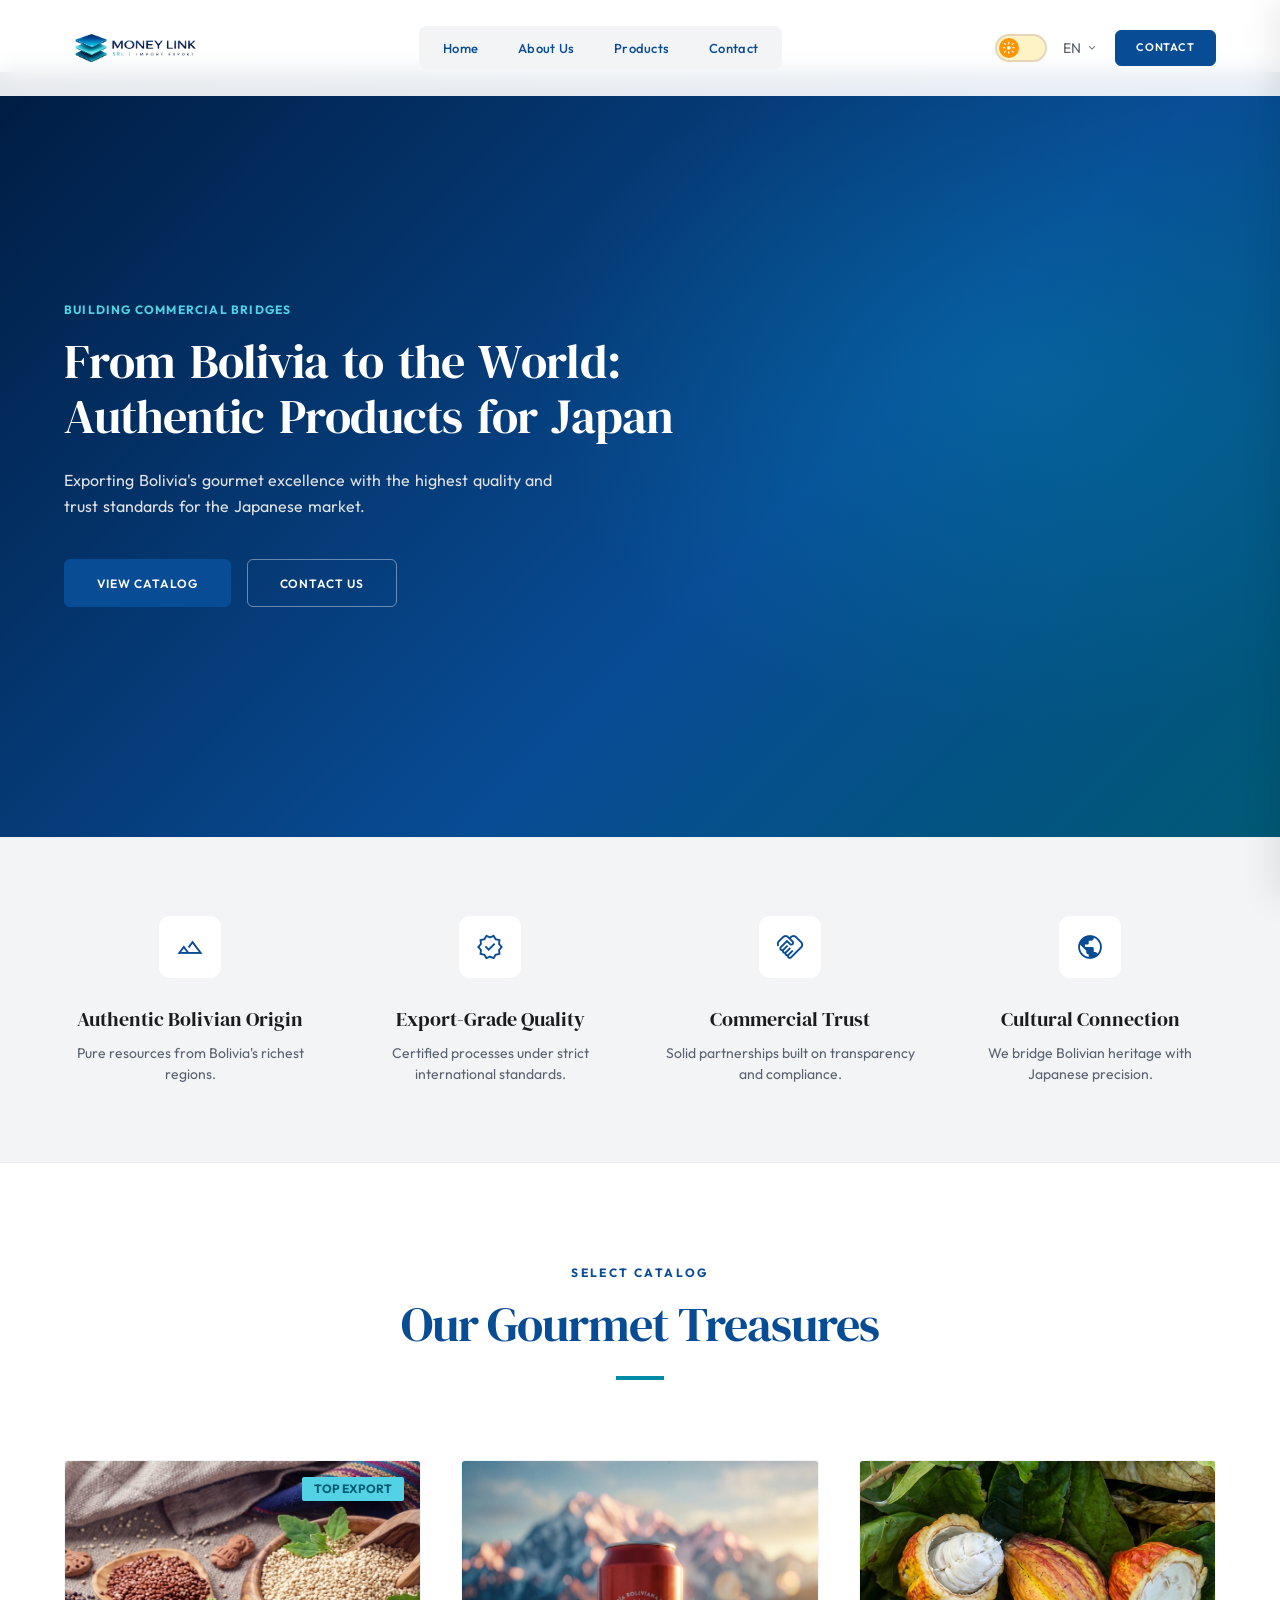
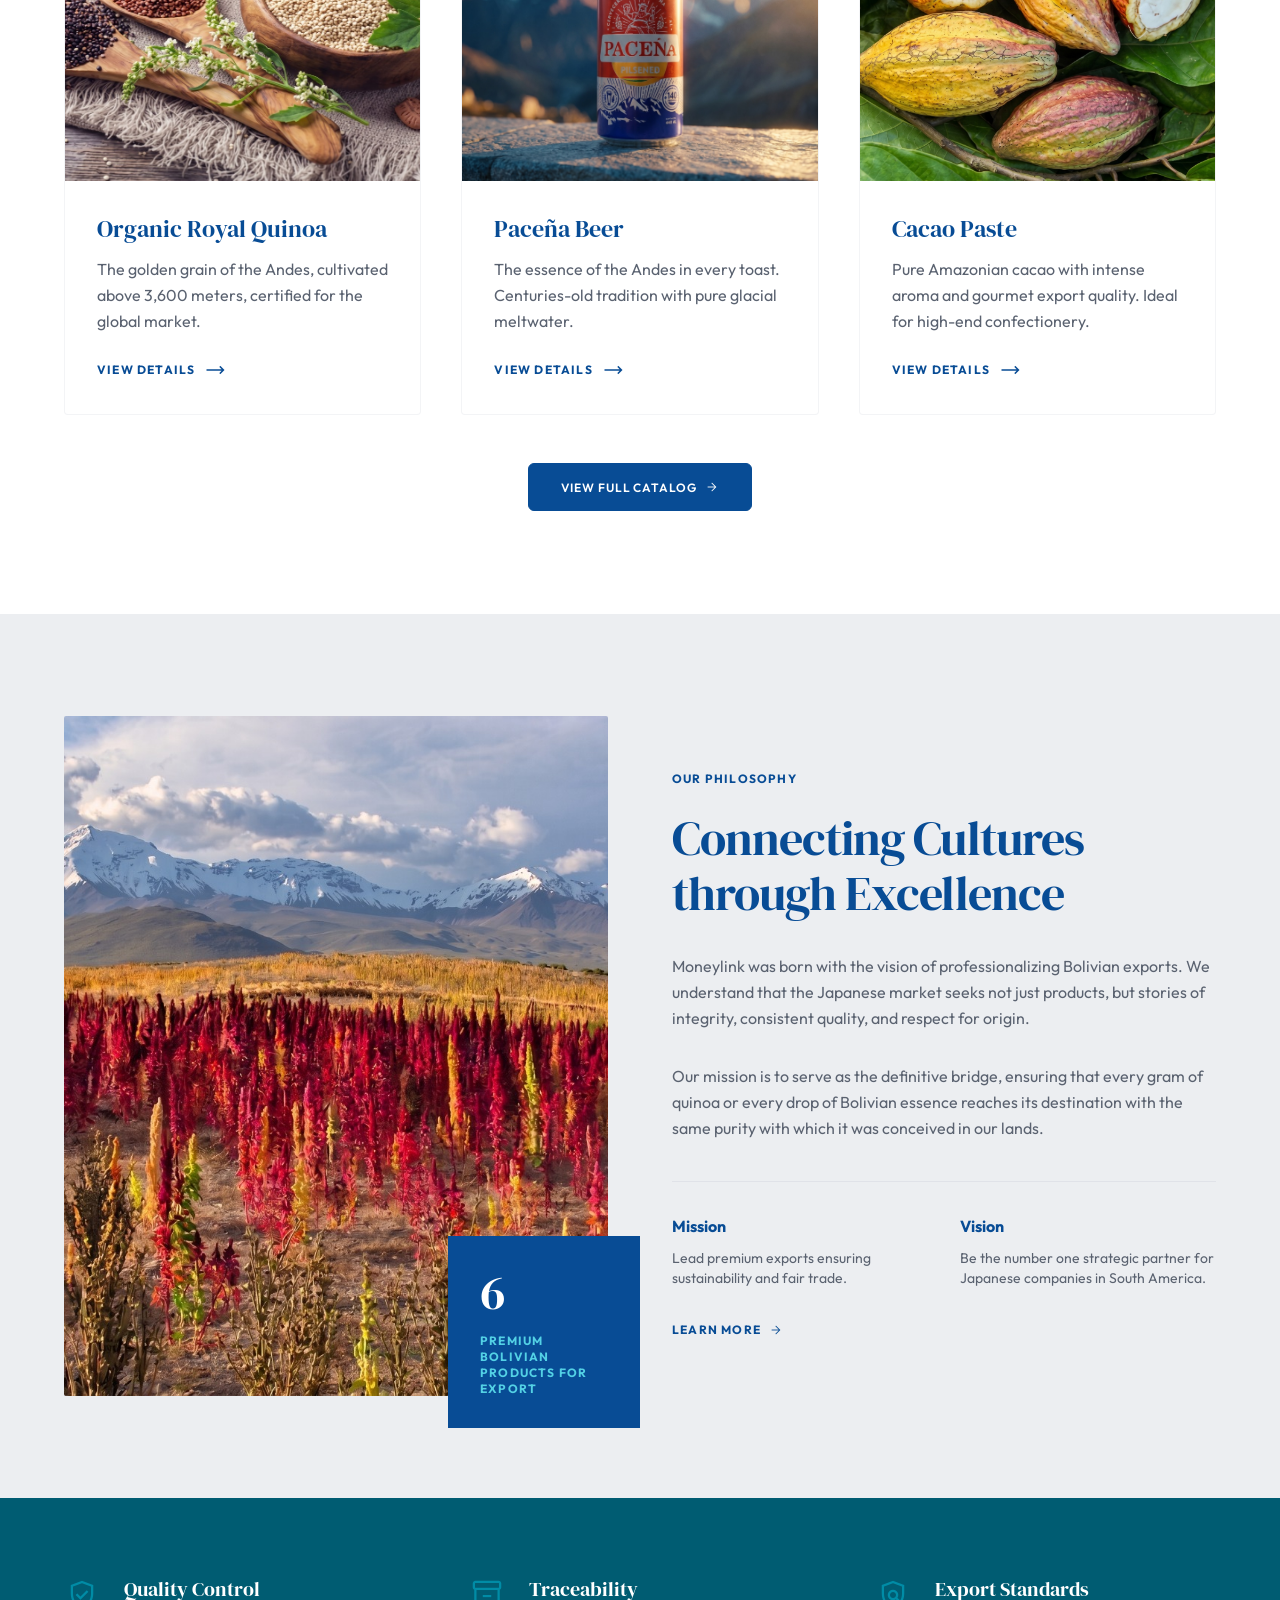
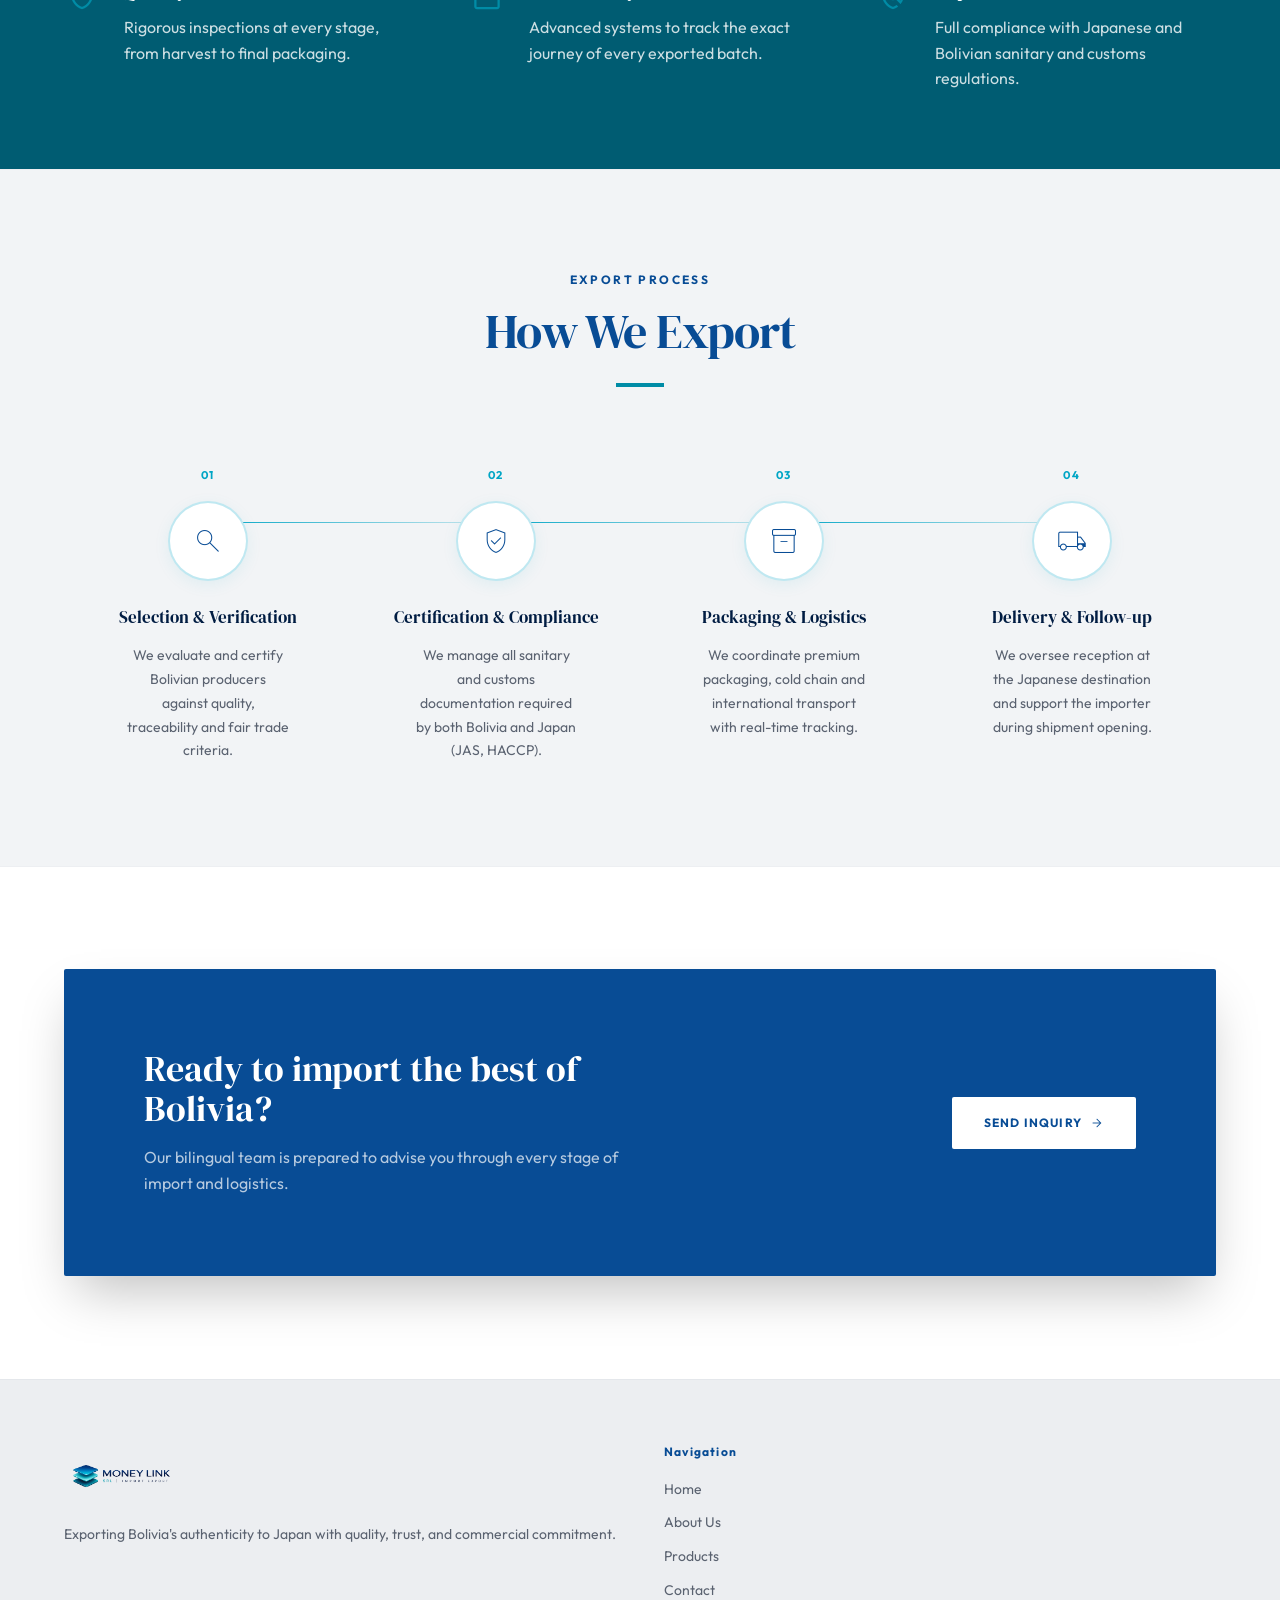
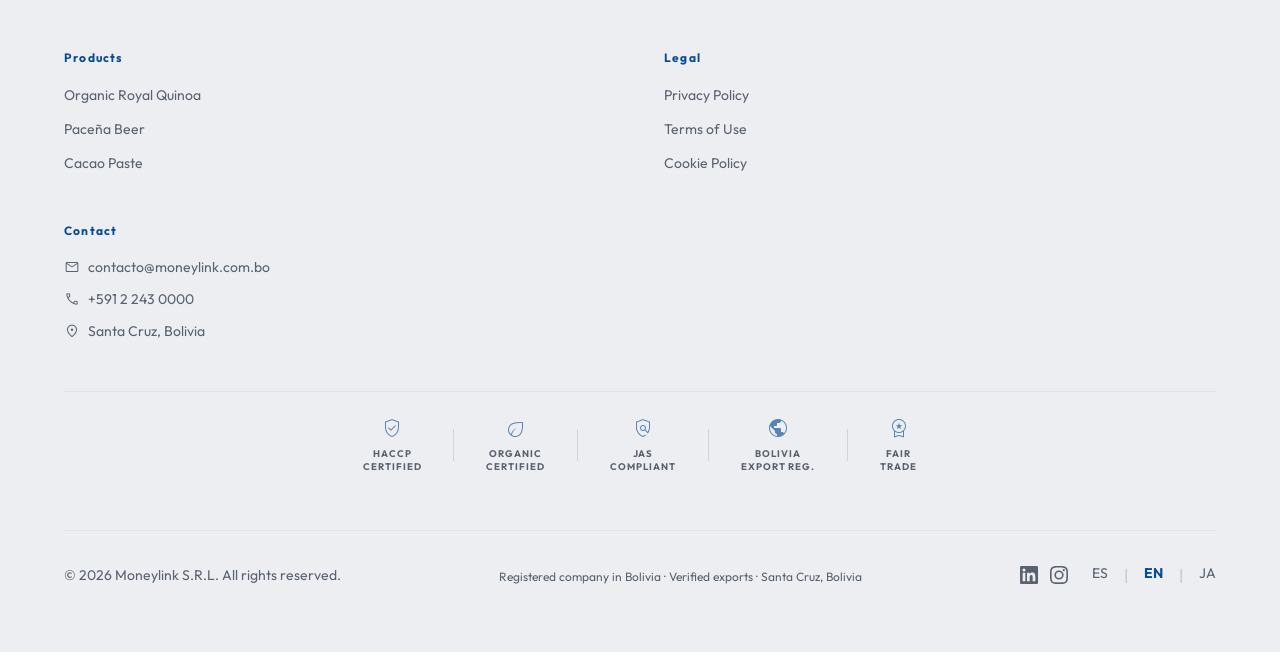
==== commit bdbbd8fc: "Replace image hero with flat color gradient in all 3 language index pages Removes hero.png backgroun" ====
--- a/en/index.html
+++ b/en/index.html
@@ -84,11 +84,11 @@
 
   <main class="pt-[72px]">
     <!-- HERO -->
-    <section class="relative h-[85vh] min-h-[24rem] flex items-center overflow-hidden">
-      <div class="absolute inset-0 z-0">
-        <div class="w-full h-full bg-cover bg-center hero-bg-zoom" style="background-image: url('../assets/img/hero.png')"></div>
-        <div class="absolute inset-0 bg-black/45"></div>
-      </div>
+    <section class="relative h-[85vh] min-h-[24rem] flex items-center overflow-hidden" style="background: linear-gradient(135deg, #001C42 0%, #084C95 60%, #005975 100%);">
+      <!-- Turquoise ambient glow -->
+      <div class="absolute inset-0 pointer-events-none" aria-hidden="true" style="background: radial-gradient(ellipse 55% 65% at 80% 40%, rgba(0,165,197,0.22) 0%, transparent 70%);"></div>
+      <!-- Bottom vignette -->
+      <div class="absolute bottom-0 left-0 right-0 h-32 pointer-events-none" aria-hidden="true" style="background: linear-gradient(to bottom, transparent, rgba(0,12,30,0.35));"></div>
       <div class="relative z-10 w-full max-w-container-max mx-auto px-4 md:px-margin-desktop text-white">
         <div class="max-w-2xl">
           <span class="font-label-caps text-label-caps text-on-primary-container mb-4 block tracking-widest" data-hero-animate="bottom" data-hero-delay="0">BUILDING COMMERCIAL BRIDGES</span>
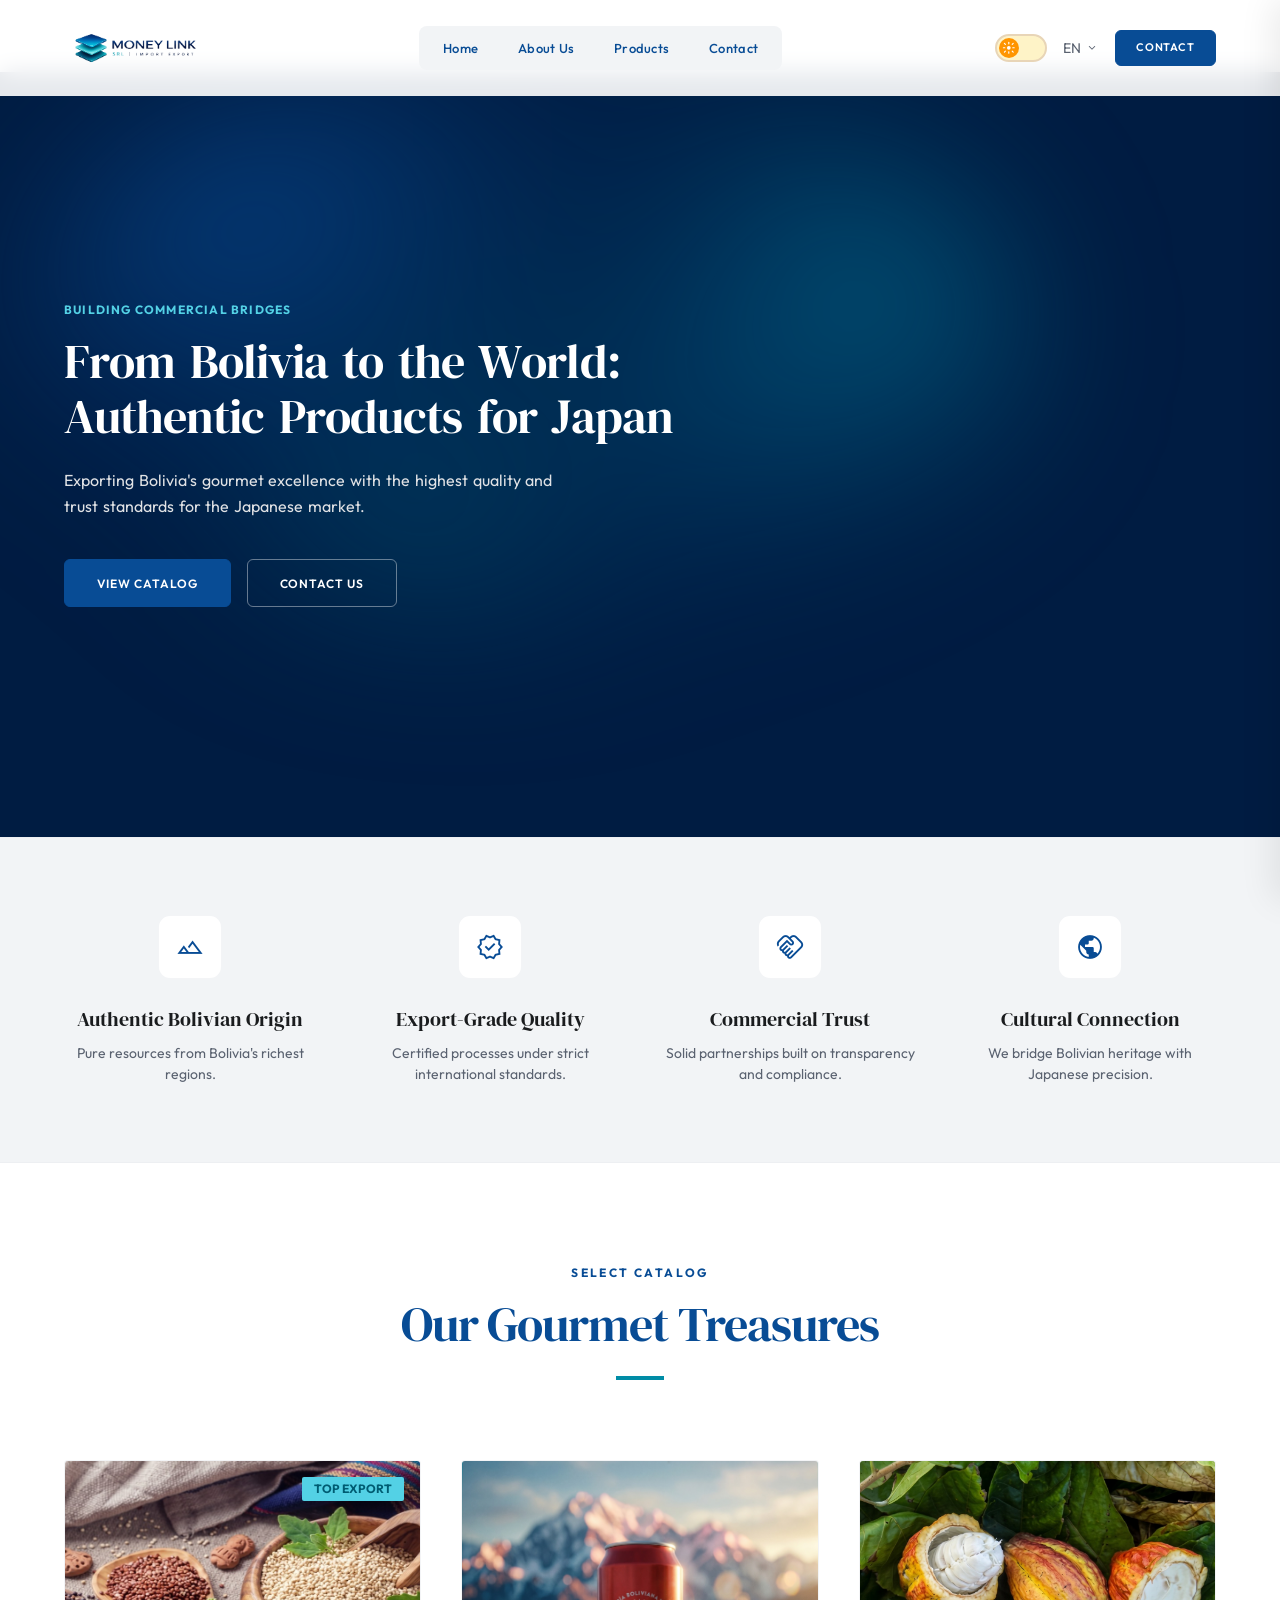
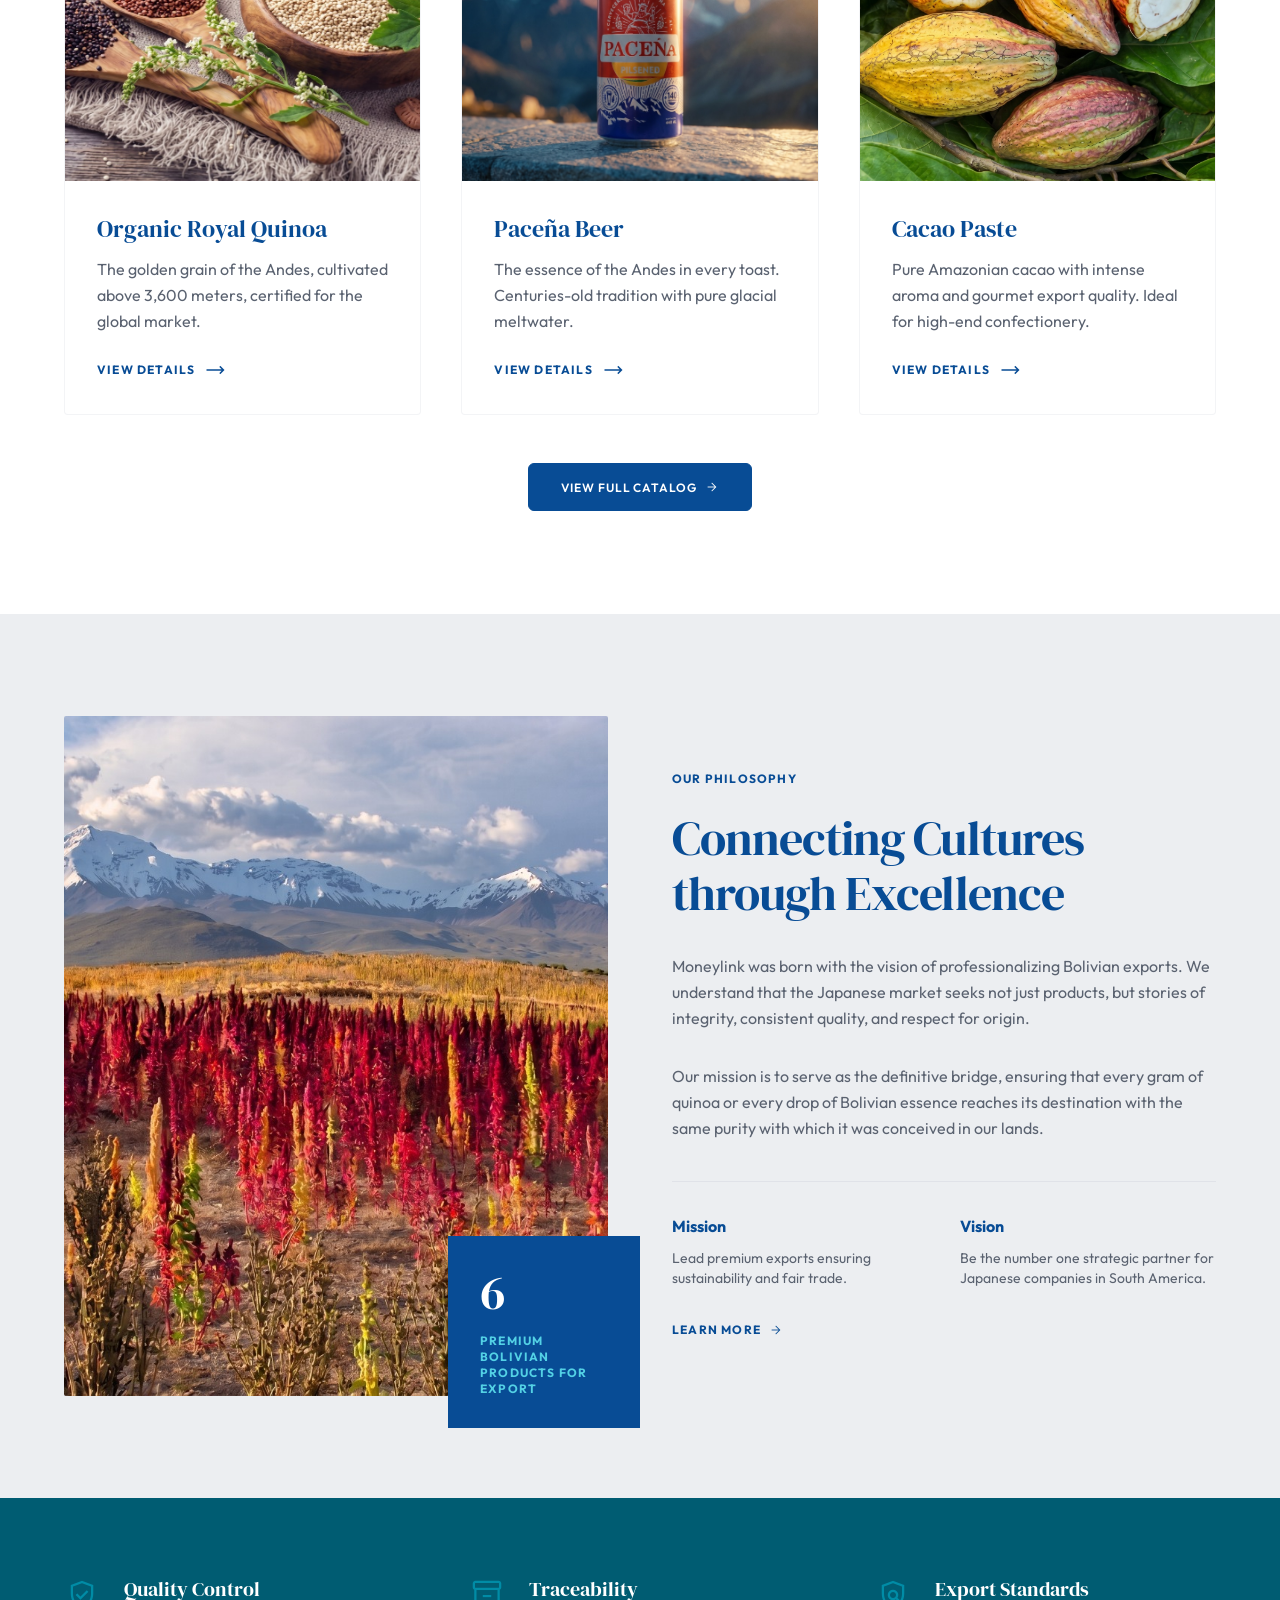
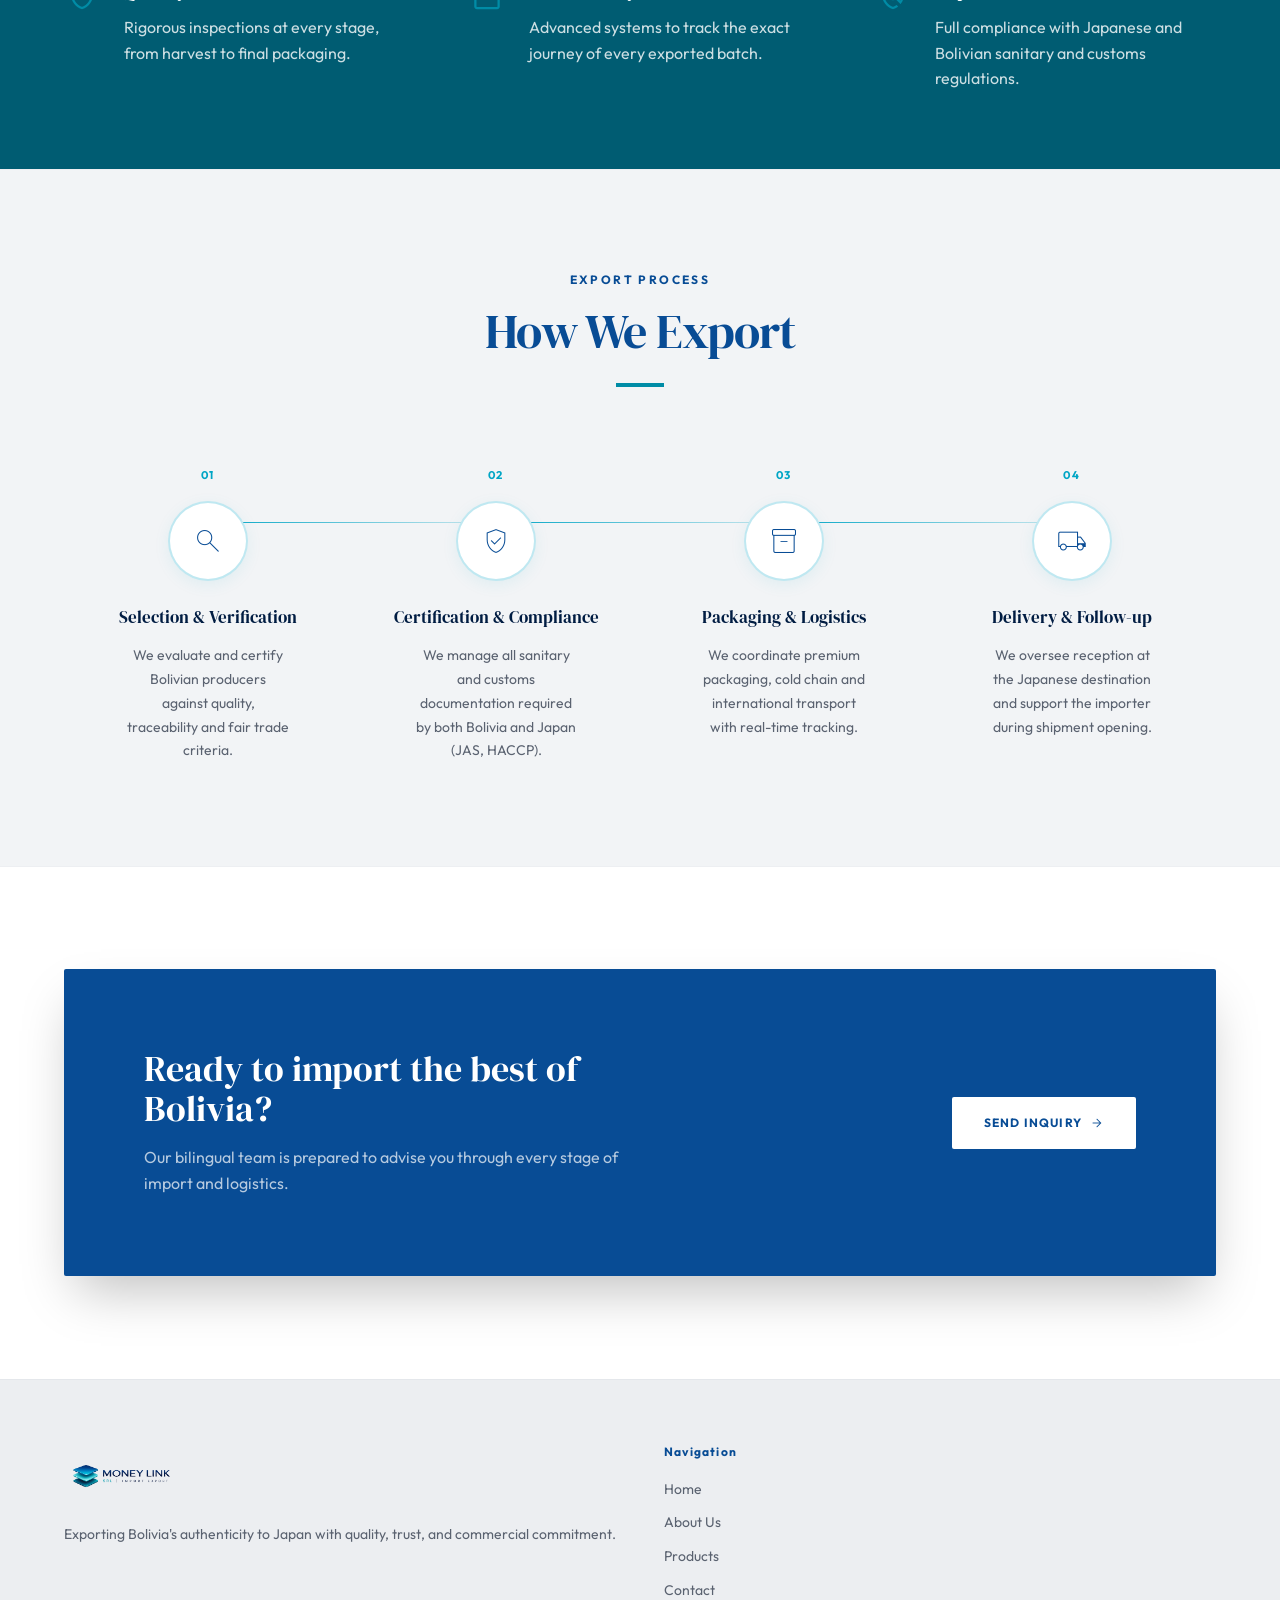
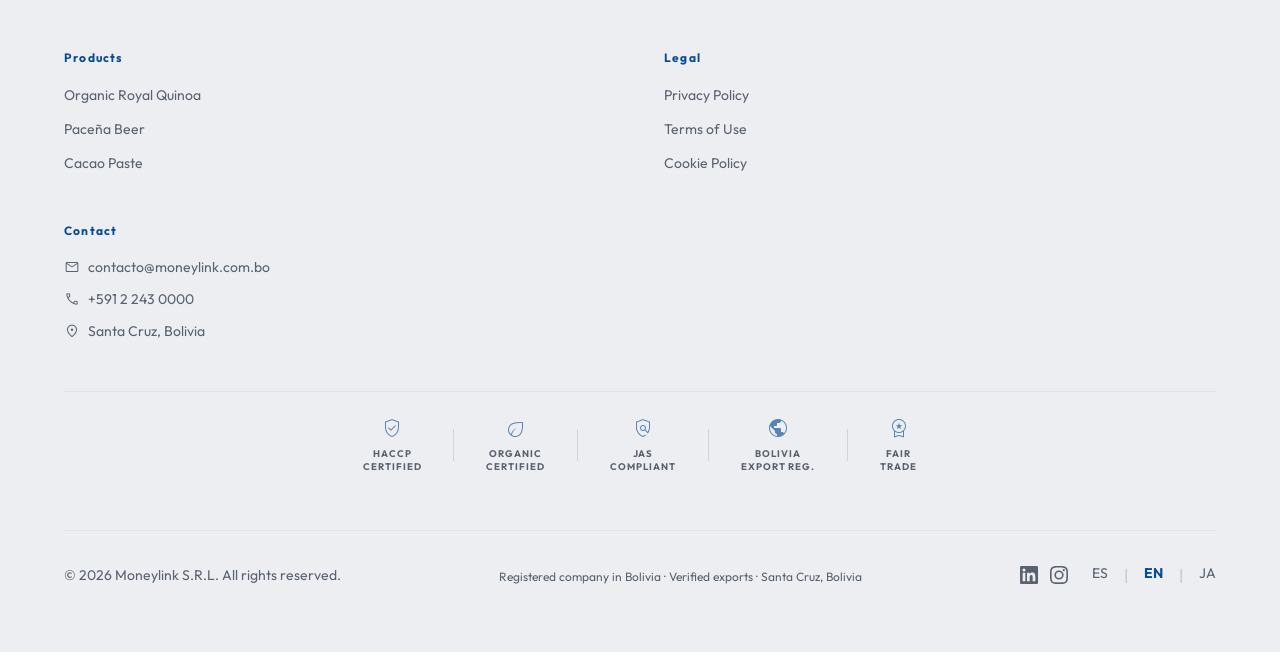
==== commit 06ce0798: "Add animated aurora blob background to hero section Four blurred radial-gradient blobs float and sca" ====
--- a/en/index.html
+++ b/en/index.html
@@ -84,11 +84,16 @@
 
   <main class="pt-[72px]">
     <!-- HERO -->
-    <section class="relative h-[85vh] min-h-[24rem] flex items-center overflow-hidden" style="background: linear-gradient(135deg, #001C42 0%, #084C95 60%, #005975 100%);">
-      <!-- Turquoise ambient glow -->
-      <div class="absolute inset-0 pointer-events-none" aria-hidden="true" style="background: radial-gradient(ellipse 55% 65% at 80% 40%, rgba(0,165,197,0.22) 0%, transparent 70%);"></div>
+    <section class="relative h-[85vh] min-h-[24rem] flex items-center overflow-hidden" style="background: #001C42;">
+      <!-- Animated aurora background -->
+      <div class="hero-aurora" aria-hidden="true">
+        <div class="hero-aurora__blob hero-aurora__blob--1"></div>
+        <div class="hero-aurora__blob hero-aurora__blob--2"></div>
+        <div class="hero-aurora__blob hero-aurora__blob--3"></div>
+        <div class="hero-aurora__blob hero-aurora__blob--4"></div>
+      </div>
       <!-- Bottom vignette -->
-      <div class="absolute bottom-0 left-0 right-0 h-32 pointer-events-none" aria-hidden="true" style="background: linear-gradient(to bottom, transparent, rgba(0,12,30,0.35));"></div>
+      <div class="absolute bottom-0 left-0 right-0 h-24 pointer-events-none" aria-hidden="true" style="background: linear-gradient(to bottom, transparent, rgba(0,12,30,0.55));"></div>
       <div class="relative z-10 w-full max-w-container-max mx-auto px-4 md:px-margin-desktop text-white">
         <div class="max-w-2xl">
           <span class="font-label-caps text-label-caps text-on-primary-container mb-4 block tracking-widest" data-hero-animate="bottom" data-hero-delay="0">BUILDING COMMERCIAL BRIDGES</span>
--- a/assets/css/styles.css
+++ b/assets/css/styles.css
@@ -1703,3 +1703,71 @@
 
 /* === Form submit spinner === */
 @keyframes spin { to { transform: rotate(360deg); } }
+
+/* === Hero Aurora Animated Background === */
+.hero-aurora {
+  position: absolute;
+  inset: 0;
+  overflow: hidden;
+  pointer-events: none;
+}
+.hero-aurora__blob {
+  position: absolute;
+  border-radius: 50%;
+  filter: blur(72px);
+  will-change: transform;
+}
+.hero-aurora__blob--1 {
+  width: 70%;
+  height: 100%;
+  background: radial-gradient(circle at center, rgba(8,76,149,0.95) 0%, transparent 70%);
+  top: -35%;
+  left: -15%;
+  animation: aurora-float-1 16s ease-in-out infinite;
+}
+.hero-aurora__blob--2 {
+  width: 60%;
+  height: 80%;
+  background: radial-gradient(circle at center, rgba(0,165,197,0.55) 0%, transparent 70%);
+  top: -5%;
+  right: -20%;
+  animation: aurora-float-2 20s ease-in-out infinite;
+}
+.hero-aurora__blob--3 {
+  width: 50%;
+  height: 65%;
+  background: radial-gradient(circle at center, rgba(0,89,117,0.7) 0%, transparent 70%);
+  bottom: -25%;
+  left: 15%;
+  animation: aurora-float-3 13s ease-in-out infinite;
+}
+.hero-aurora__blob--4 {
+  width: 35%;
+  height: 45%;
+  background: radial-gradient(circle at center, rgba(0,165,197,0.35) 0%, transparent 70%);
+  top: 40%;
+  left: 55%;
+  animation: aurora-float-4 10s ease-in-out infinite;
+}
+@keyframes aurora-float-1 {
+  0%, 100% { transform: translate(0, 0) scale(1); }
+  30%       { transform: translate(55px, -45px) scale(1.07); }
+  65%       { transform: translate(-35px, 30px) scale(0.96); }
+}
+@keyframes aurora-float-2 {
+  0%, 100% { transform: translate(0, 0) scale(1); }
+  40%       { transform: translate(-50px, 40px) scale(1.1); }
+  75%       { transform: translate(35px, -30px) scale(0.92); }
+}
+@keyframes aurora-float-3 {
+  0%, 100% { transform: translate(0, 0) scale(1); }
+  50%       { transform: translate(30px, -50px) scale(1.13); }
+}
+@keyframes aurora-float-4 {
+  0%, 100% { transform: translate(0, 0) scale(1); }
+  35%       { transform: translate(-25px, 35px) scale(1.18); }
+  70%       { transform: translate(20px, -25px) scale(0.87); }
+}
+@media (prefers-reduced-motion: reduce) {
+  .hero-aurora__blob { animation: none !important; }
+}
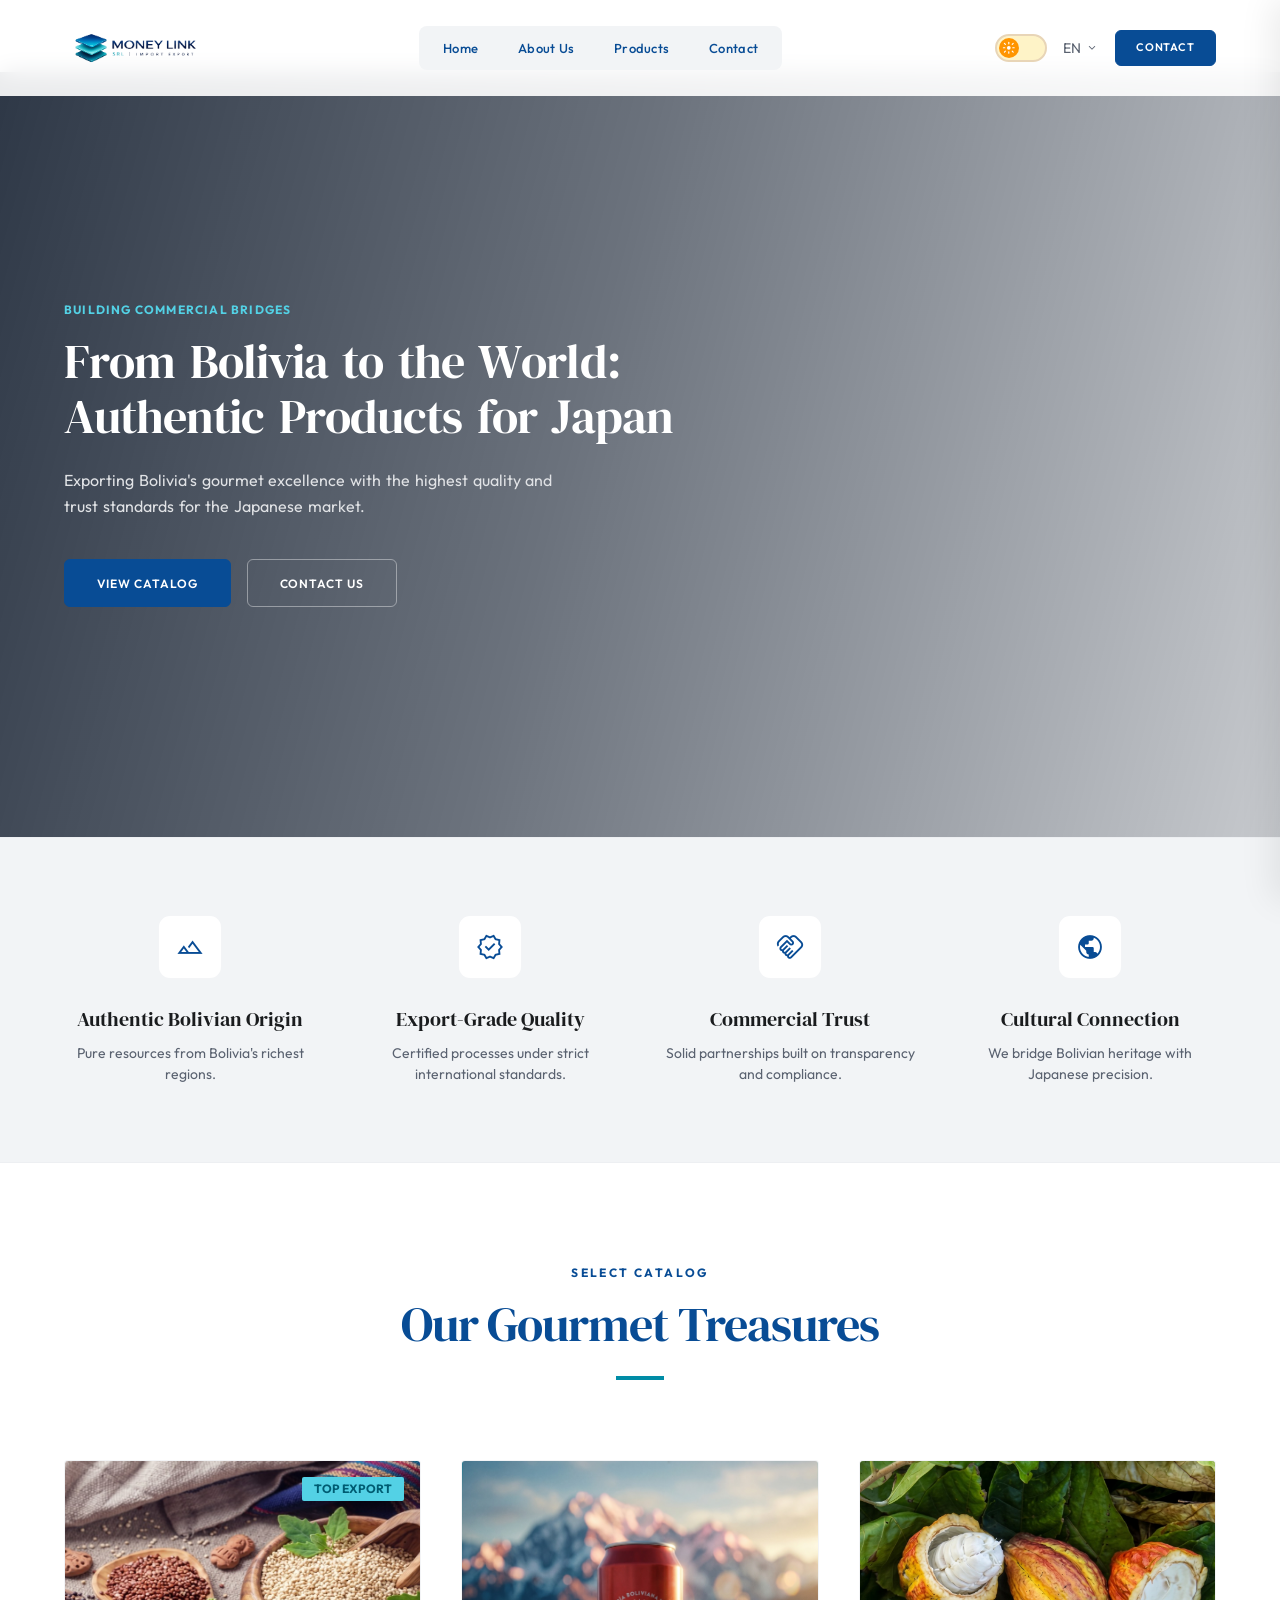
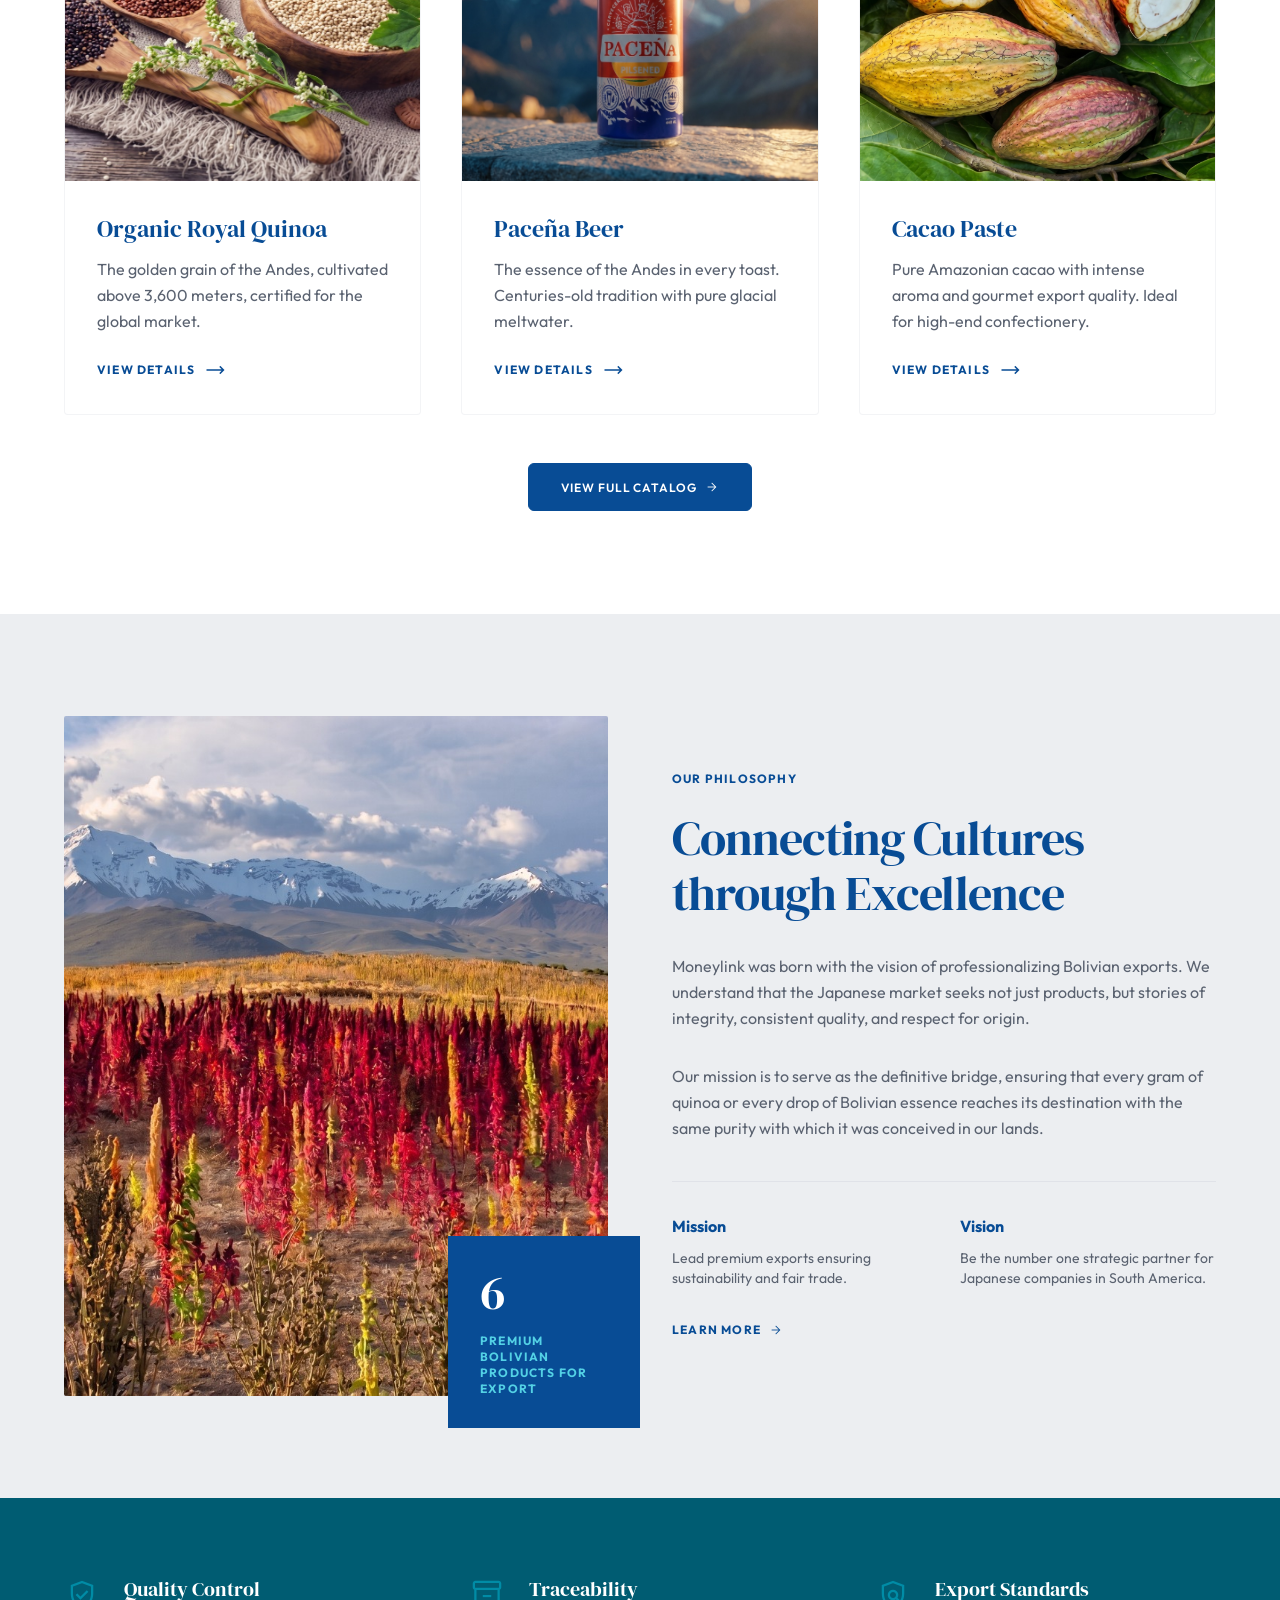
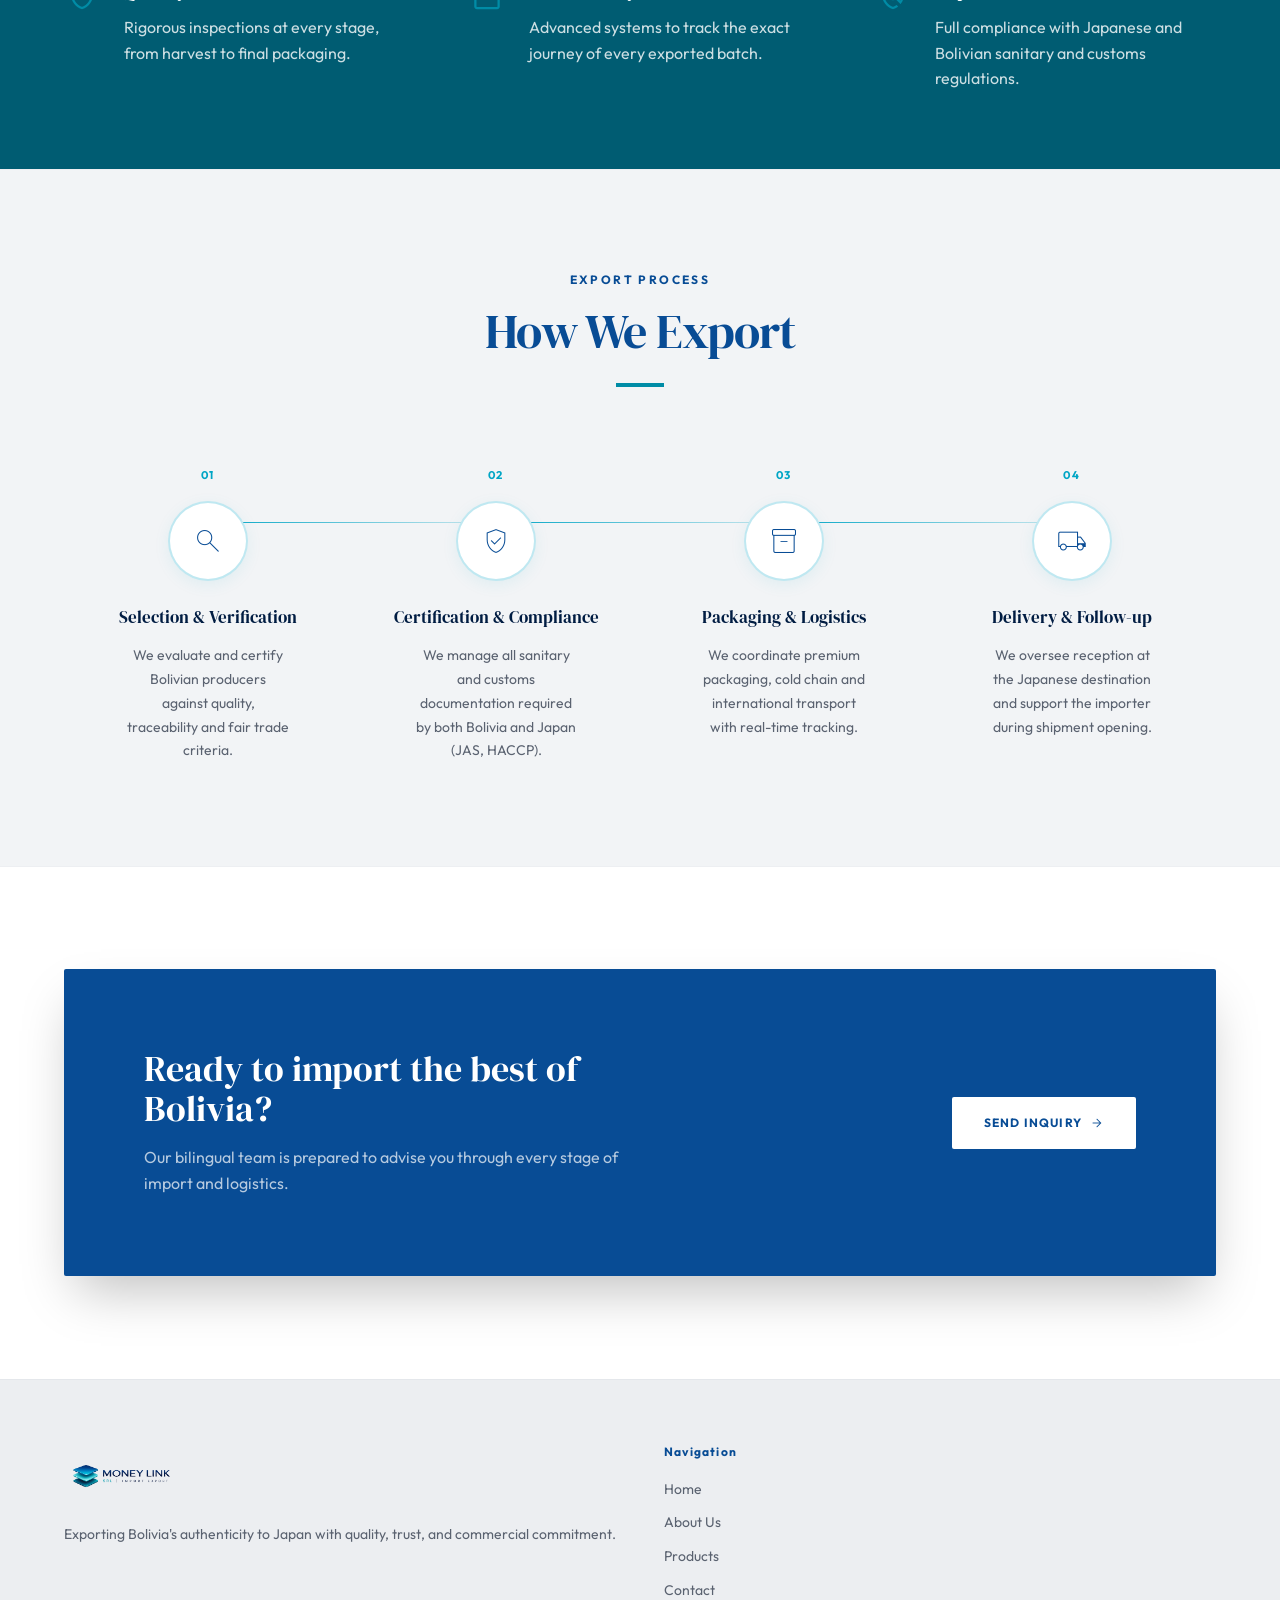
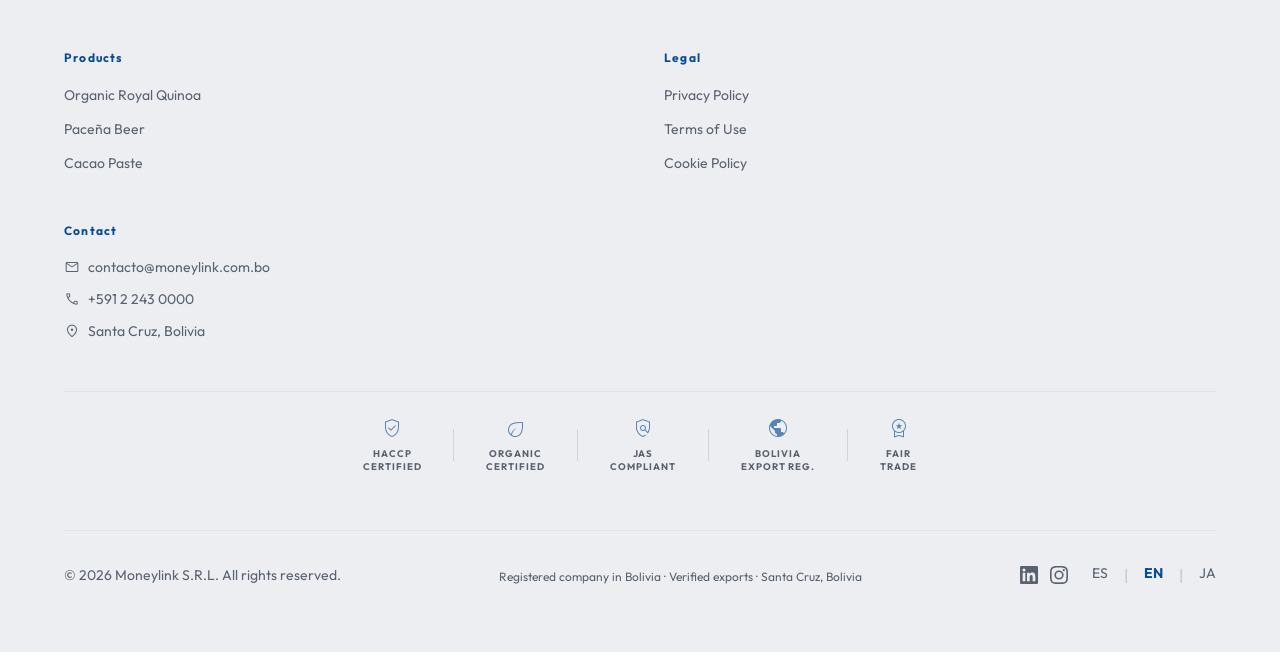
==== commit 81187c18: "Replace aurora hero with product photo (hero.n.png) in all 3 language pages Bolivian products shot (" ====
--- a/en/index.html
+++ b/en/index.html
@@ -84,16 +84,11 @@
 
   <main class="pt-[72px]">
     <!-- HERO -->
-    <section class="relative h-[85vh] min-h-[24rem] flex items-center overflow-hidden" style="background: #001C42;">
-      <!-- Animated aurora background -->
-      <div class="hero-aurora" aria-hidden="true">
-        <div class="hero-aurora__blob hero-aurora__blob--1"></div>
-        <div class="hero-aurora__blob hero-aurora__blob--2"></div>
-        <div class="hero-aurora__blob hero-aurora__blob--3"></div>
-        <div class="hero-aurora__blob hero-aurora__blob--4"></div>
-      </div>
-      <!-- Bottom vignette -->
-      <div class="absolute bottom-0 left-0 right-0 h-24 pointer-events-none" aria-hidden="true" style="background: linear-gradient(to bottom, transparent, rgba(0,12,30,0.55));"></div>
+    <section class="relative h-[85vh] min-h-[24rem] flex items-center overflow-hidden">
+      <div class="absolute inset-0 z-0">
+        <div class="w-full h-full bg-cover bg-center hero-bg-zoom" style="background-image: url('../assets/img/hero.n.png')"></div>
+        <div class="absolute inset-0" style="background: linear-gradient(105deg, rgba(0,12,30,0.82) 0%, rgba(0,12,30,0.58) 45%, rgba(0,12,30,0.22) 100%);"></div>
+      </div>
       <div class="relative z-10 w-full max-w-container-max mx-auto px-4 md:px-margin-desktop text-white">
         <div class="max-w-2xl">
           <span class="font-label-caps text-label-caps text-on-primary-container mb-4 block tracking-widest" data-hero-animate="bottom" data-hero-delay="0">BUILDING COMMERCIAL BRIDGES</span>
